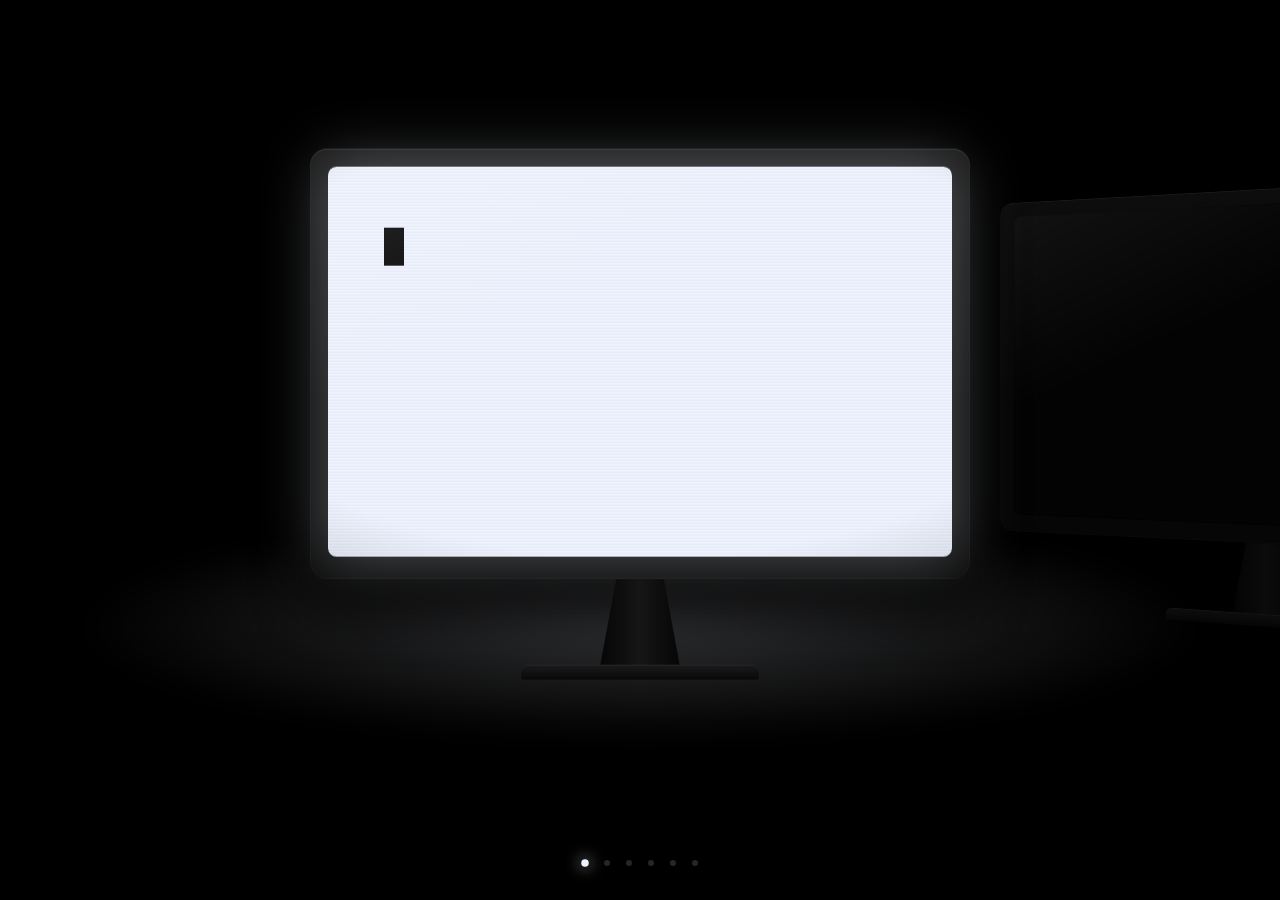
==== index.html @ d738d354 "Improve mobile layouts and add meeting purpose" ====
<!doctype html>
<html lang="en">
<head>
  <meta charset="utf-8">
  <meta name="viewport" content="width=device-width, initial-scale=1, viewport-fit=cover">
  <meta name="theme-color" content="#000000">
  <meta name="description" content="Minneapolis AI consultant Prince Saah helps businesses turn ideas into practical tools, from hiring workflows to operations and customer experiences.">
  <meta property="og:title" content="Prince Saah | AI Consulting and Digital Solutions in Minneapolis">
  <meta property="og:description" content="Minneapolis AI consultant Prince Saah helps businesses turn ideas into practical tools, from hiring workflows to operations and customer experiences.">
  <meta property="og:type" content="website">
  <meta property="og:url" content="https://createwithprince.com/">
  <link rel="canonical" href="https://createwithprince.com/">
  <title>Prince Saah | AI Consulting and Digital Solutions in Minneapolis</title>
  <link rel="preconnect" href="https://fonts.googleapis.com"><link rel="preconnect" href="https://fonts.gstatic.com" crossorigin>
  <link href="https://fonts.googleapis.com/css2?family=DM+Sans:opsz,wght@9..40,400;9..40,500;9..40,600&family=Space+Mono:wght@400;700&display=swap" rel="stylesheet">
  <link rel="stylesheet" href="styles.css?v=20261124-mobile">
  <link rel="stylesheet" href="previews.css">
  <script src="project-data.js" defer></script>
  <script src="script.js" defer></script>
</head>
<body>
  <h1 class="sr-only">Prince Saah: AI consulting and digital solutions in Minneapolis. Each computer shows a problem. Select it to step inside the solution. Use the arrow keys to move between computers.</h1>

  <main class="void" aria-label="Problems"></main>
  <nav class="dots" aria-label="Choose a problem"></nav>

  <div class="portal" role="dialog" aria-modal="true" aria-labelledby="sol-title">
    <div class="sol" tabindex="-1"></div>
    <button class="close" type="button" aria-label="Step back out"><span aria-hidden="true"></span></button>
  </div>


  <noscript>
    <style>.void,.dots,.portal{display:none}.ns{color:#fff;font:16px/1.6 sans-serif;padding:40px;max-width:720px;margin:auto}</style>
    <div class="ns">
      <p>What if every hiring manager had an AI talent acquisition partner to make hiring less overwhelming? <b>UMN Talent Workspace</b></p>
      <p>How can a small practice spend less time managing the business? <b>Mwana Therapy</b></p>
      <p>How can people find work that fits who they are? <a href="https://allcattlenobull.github.io/called/">Called</a></p>
      <p>What if a small fund had an AI team to research, decide, and keep investors in the loop? <b>All Cattle No Bull</b></p>
      <p>What if your fantasy football league had a home worthy of its stories? <a href="https://theedge.football/">The Edge</a></p>
      <p><a href="consulting.html">Learn about AI consulting and the work behind these projects</a></p>
      <p><a href="contact.html">Contact Prince Saah</a> or <a href="book.html">book a conversation</a></p>
    </div>
  </noscript>
</body>
</html>
---- styles.css ----
:root {
  --ease: cubic-bezier(.7, 0, .2, 1);
  --w: min(80vw, 660px, 90vh);
  --gap: min(72vw, 760px);
  --tint: #ffffff;
}

* { box-sizing: border-box; margin: 0; }
html, body { height: 100%; background: #000; overflow: hidden; }
body {
  font-family: 'DM Sans', system-ui, sans-serif;
  color: #0a0a0a;
  -webkit-font-smoothing: antialiased;
  -webkit-tap-highlight-color: transparent;
}
button { font: inherit; color: inherit; }
.sr-only { position: absolute; width: 1px; height: 1px; overflow: hidden; clip: rect(0 0 0 0); white-space: nowrap; }

/* ---------- The void ---------- */
.void {
  position: fixed; inset: 0;
  perspective: 1600px; perspective-origin: 50% 42%;
  touch-action: pan-y; user-select: none; -webkit-user-select: none;
  transition: transform .85s var(--ease), opacity .85s var(--ease), filter .85s var(--ease);
}
.void.dive { transform: scale(2.6); opacity: 0; filter: blur(2px); }

/* ---------- A computer ---------- */
.pc {
  position: absolute; left: 50%; top: 46%;
  width: var(--w);
  background: none; border: 0; padding: 0;
  cursor: pointer; outline: none;
  container-type: inline-size;
  transform:
    translate(-50%, -50%)
    translateX(calc(var(--o, 0) * var(--gap)))
    translateZ(calc(var(--a, 0) * -340px))
    rotateY(calc(var(--o, 0) * -30deg));
  opacity: calc(1 - var(--a, 0) * .5);
  transition: transform .9s var(--ease), opacity .9s var(--ease);
}
.void.dragging .pc { transition: none; }

.monitor { display: block; position: relative; transition: transform .6s var(--ease); }
.pc.on:hover .monitor { transform: translateY(-1cqi); }

.bezel {
  display: block; position: relative;
  padding: 2.8cqi 2.8cqi 3.4cqi;
  border-radius: 2.6cqi;
  background: linear-gradient(#191919, #0b0b0b 60%);
  box-shadow:
    inset 0 1px 0 rgba(255,255,255,.09),
    inset 0 0 0 1px rgba(255,255,255,.025),
    0 4cqi 8cqi rgba(0,0,0,.9);
}
.pc:focus-visible .bezel { outline: 1px solid rgba(255,255,255,.45); outline-offset: 2.4cqi; }

.screen {
  display: block; position: relative;
  aspect-ratio: 16 / 10;
  border-radius: 1.3cqi;
  overflow: hidden;
  background: #050505;
  box-shadow: inset 0 0 0 1px #000;
  transition: box-shadow 1.2s ease;
}
.pc.on .screen {
  box-shadow: inset 0 0 0 1px #000, 0 0 9cqi 1cqi color-mix(in srgb, var(--tint) 28%, transparent);
}

/* the light of the screen, which powers on like an old CRT */
.light {
  position: absolute; inset: 0;
  background: var(--tint);
  opacity: 0;
  transform: scale(0, .004);
}
.pc.on .light  { animation: power-on .8s var(--ease) forwards; }
.pc.off .light { animation: power-off .45s ease-in forwards; }
@keyframes power-on {
  0%   { transform: scale(0, .004); opacity: 1; filter: brightness(4); }
  30%  { transform: scale(1, .004); opacity: 1; filter: brightness(3); }
  65%  { transform: scale(1, 1);    opacity: 1; filter: brightness(1.5); }
  72%  { opacity: .82; }
  80%  { opacity: 1; }
  100% { transform: scale(1, 1);    opacity: 1; filter: none; }
}
@keyframes power-off {
  0%   { transform: scale(1, 1);     opacity: 1; filter: none; }
  55%  { transform: scale(1, .004);  opacity: 1; filter: brightness(3); }
  100% { transform: scale(0, .004);  opacity: 0; }
}

/* scanlines + glass */
.screen::before, .screen::after { content: ''; position: absolute; inset: 0; pointer-events: none; z-index: 3; }
.screen::before { background: repeating-linear-gradient(0deg, rgba(0,0,0,.045) 0 1px, transparent 1px 3px); }
.screen::after {
  background:
    radial-gradient(130% 100% at 50% 45%, transparent 55%, rgba(0,0,0,.28)),
    linear-gradient(155deg, rgba(255,255,255,.12), transparent 38%);
}

/* the problem, typed */
.ink {
  position: absolute; inset: 0; z-index: 2;
  padding: 8.5cqi 8cqi;
  font-family: 'Space Mono', ui-monospace, monospace;
  font-size: 5.4cqi; line-height: 1.3; letter-spacing: -.01em;
  text-align: left; color: #0a0a0a;
  opacity: 0;
}
.pc.on .ink { opacity: 1; transition: opacity .2s .55s; }
.caret {
  display: inline-block; width: .56em; height: 1.05em;
  margin-left: .08em; vertical-align: -.17em;
  background: currentColor;
  animation: blink 1.05s steps(1) infinite;
}
@keyframes blink { 50% { opacity: 0; } }

.neck {
  display: block; width: 12cqi; height: 13cqi; margin: 0 auto;
  background: linear-gradient(90deg, #060606, #161616 50%, #060606);
  clip-path: polygon(20% 0, 80% 0, 100% 100%, 0 100%);
}
.foot {
  display: block; width: 36cqi; height: 2.2cqi; margin: 0 auto;
  border-radius: 1.2cqi 1.2cqi .5cqi .5cqi;
  background: linear-gradient(#1c1c1c, #090909);
  box-shadow: inset 0 1px 0 rgba(255,255,255,.06);
}

/* light spilling onto the desk below */
.pool {
  position: absolute; left: 50%; bottom: -9cqi;
  width: 170cqi; height: 34cqi;
  transform: translateX(-50%);
  background: radial-gradient(closest-side, color-mix(in srgb, var(--tint) 20%, transparent), transparent);
  filter: blur(2cqi);
  opacity: 0; pointer-events: none;
  transition: opacity 1.4s ease;
}
.pc.on .pool { opacity: 1; transition-delay: .3s; }

/* ---------- Dots ---------- */
.dots {
  position: fixed; left: 50%; bottom: calc(env(safe-area-inset-bottom) + 34px);
  transform: translateX(-50%);
  display: flex; gap: 16px;
  transition: opacity .5s;
}
.dot {
  position: relative; width: 6px; height: 6px; padding: 0; border: 0;
  border-radius: 50%; background: #262626; cursor: pointer;
  transition: background .6s, box-shadow .6s, transform .6s var(--ease);
}
.dot::before { content: ''; position: absolute; inset: -12px; }
.dot[aria-current="true"] { background: var(--tint); box-shadow: 0 0 12px var(--tint); transform: scale(1.25); }
.dot:focus-visible { outline: 1px solid #fff; outline-offset: 4px; }

/* ---------- Inside the screen ---------- */
.portal {
  position: fixed; z-index: 10;
  display: none; overflow: hidden;
  background: var(--tint);
  transition:
    top .85s var(--ease), left .85s var(--ease),
    width .85s var(--ease), height .85s var(--ease),
    border-radius .85s var(--ease);
}
.portal.show { display: block; }

.sol {
  position: absolute; inset: 0;
  overflow-y: auto; -webkit-overflow-scrolling: touch; overscroll-behavior: contain;
  padding: clamp(96px, 16vh, 170px) clamp(24px, 8vw, 120px) calc(env(safe-area-inset-bottom) + 40px);
  outline: none;
}
.sol > * { width: 100%; max-width: 1040px; margin-left: auto; margin-right: auto; }
.sol > * {
  opacity: 0; transform: translateY(16px);
  transition: opacity .7s var(--ease), transform .9s var(--ease);
  transition-delay: calc(var(--d, 0) * 90ms);
}
.portal.open .sol > * { opacity: 1; transform: none; }

.sol-q {
  font-family: 'Space Mono', monospace;
  font-size: clamp(14px, 1.7vw, 17px); line-height: 1.5;
  color: rgba(0,0,0,.5);
  display: inline;
  background: linear-gradient(currentColor, currentColor) no-repeat 0 55% / 0 1px;
  transition: background-size 1.1s var(--ease) 1.1s;
}
.portal.open .sol-q { background-size: 100% 1px; }
.sol-q-wrap { margin-bottom: clamp(36px, 7vh, 64px); text-align: center; }

.sol-kicker {
  font-family: 'Space Mono', monospace; font-size: 11px; letter-spacing: .14em;
  color: rgba(0,0,0,.55); margin-bottom: 18px;
  display: flex; flex-wrap: wrap; gap: 10px 14px; align-items: center; justify-content: center;
}
.sol-kicker .tag { border: 1px solid rgba(0,0,0,.2); border-radius: 99px; padding: 3px 10px 2px; }

.sol h2 {
  font-size: clamp(46px, 10vw, 112px); font-weight: 600;
  letter-spacing: -.045em; line-height: .94;
  margin-bottom: clamp(28px, 5vh, 44px); text-align: center;
}
.sol > .sol-lead { max-width: 760px; font-size: clamp(19px, 2.4vw, 25px); line-height: 1.42; letter-spacing: -.012em; margin-bottom: 20px; text-align: center; }
.sol > .sol-detail { max-width: 680px; font-size: clamp(16px, 1.8vw, 18px); line-height: 1.6; color: rgba(0,0,0,.62); text-align: center; }

/* the story: the mess, the build, the difference */
.project-story {
  max-width: 760px !important;
  margin-top: clamp(56px, 10vh, 110px);
  text-align: center;
}
.story-why, .story-built {
  font-size: clamp(16px, 1.9vw, 19px); line-height: 1.7;
  color: rgba(0,0,0,.72); max-width: 60ch; margin: 0 auto;
}

.tray {
  position: relative;
  margin: clamp(44px, 8vh, 80px) auto;
  max-width: 560px;
  border-radius: 14px;
  border: 1px solid transparent;
  background: transparent;
  transition: border-color .8s var(--ease) .5s, background .8s var(--ease) .5s, box-shadow .8s var(--ease) .5s;
}
.tray-bar {
  display: flex; align-items: center; gap: 6px;
  padding: 12px 14px;
  border-bottom: 1px solid transparent;
  opacity: 0;
  transition: opacity .6s var(--ease) .7s, border-color .6s var(--ease) .7s;
}
.tray-bar i { width: 9px; height: 9px; border-radius: 50%; background: rgba(0,0,0,.14); }
.tray-bar span {
  flex: 1; margin-right: 33px; text-align: center;
  font: 11px/1 'Space Mono', monospace; color: rgba(0,0,0,.5);
}
.tray-grid {
  display: grid; grid-template-columns: repeat(3, minmax(0, 1fr)); gap: 10px;
  padding: 16px;
}
.scrap {
  display: block; padding: 13px 10px;
  font: 13px/1.25 'Space Mono', monospace; color: #1a1a1a;
  background: #fff;
  border-radius: 3px;
  box-shadow: 0 1px 0 rgba(0,0,0,.06), 0 8px 18px rgba(0,0,0,.09);
  transform: translate(var(--x), var(--y)) rotate(var(--r));
  transition: transform 1s var(--ease), border-radius 1s var(--ease), box-shadow 1s var(--ease), background 1s;
  transition-delay: calc(var(--i) * 70ms);
}
.tray.sorted {
  border-color: rgba(0,0,0,.14);
  background: color-mix(in srgb, #fff 55%, transparent);
  box-shadow: 0 24px 60px rgba(0,0,0,.10);
}
.tray.sorted .tray-bar { opacity: 1; border-color: rgba(0,0,0,.1); }
.tray.sorted .scrap {
  transform: none; border-radius: 9px;
  background: color-mix(in srgb, var(--tint) 60%, #fff);
  box-shadow: inset 0 0 0 1px rgba(0,0,0,.08);
}
@media (max-width: 560px) {
  .tray-grid { grid-template-columns: repeat(2, minmax(0, 1fr)); }
  .scrap { transform: translate(calc(var(--x) * .45), calc(var(--y) * .6)) rotate(var(--r)); }
}

.story-value {
  margin: clamp(64px, 12vh, 120px) auto 0;
  max-width: 30ch;
  min-height: 7.5em;
  font-family: 'Space Mono', monospace;
  font-size: clamp(19px, 2.6vw, 28px); line-height: 1.4; letter-spacing: -.02em;
  color: #0a0a0a; text-align: left;
}
.story-value .caret { display: inline-block; width: .55em; height: 1.05em; margin-left: .06em; vertical-align: -.17em; background: currentColor; animation: blink 1.05s steps(1) infinite; }

.sol-link {
  display: inline-flex; align-items: center; gap: 12px;
  margin-top: 36px; padding: 15px 22px 15px 24px;
  border-radius: 99px; background: #0a0a0a; color: #fff;
  font-size: 15px; font-weight: 500; text-decoration: none;
  transition: transform .4s var(--ease), opacity .7s var(--ease);
}
.sol-link:hover { transform: translateY(-2px); }
.sol-link::after { content: '↗'; font-size: 16px; }

.sol-foot {
  display: flex; justify-content: space-between; gap: 16px;
  margin-top: clamp(80px, 14vh, 140px); padding-top: 20px;
  border-top: 1px solid rgba(0,0,0,.12);
  font-family: 'Space Mono', monospace; font-size: 11px; letter-spacing: .14em;
  color: rgba(0,0,0,.55);
}
.sol-foot a { color: inherit; text-decoration: none; }
.sol-foot a:hover { color: #000; }

.close {
  position: absolute; z-index: 2;
  top: calc(env(safe-area-inset-top) + 20px); right: 20px;
  width: 46px; height: 46px; border-radius: 50%;
  border: 1px solid rgba(0,0,0,.16); background: color-mix(in srgb, var(--tint) 80%, transparent);
  backdrop-filter: blur(8px); -webkit-backdrop-filter: blur(8px);
  cursor: pointer; opacity: 0; pointer-events: none;
  transition: opacity .4s, transform .5s var(--ease);
}
.portal.open .close { opacity: 1; pointer-events: auto; }
.close:hover { transform: rotate(90deg); }
.close span, .close span::before { position: absolute; left: 50%; top: 50%; width: 16px; height: 1.5px; background: #0a0a0a; }
.close span { transform: translate(-50%, -50%) rotate(45deg); }
.close span::before { content: ''; transform: translate(-50%, -50%) rotate(90deg); }
.close:focus-visible { outline: 2px solid #000; outline-offset: 3px; }

@media (prefers-reduced-motion: reduce) {
  *, *::before, *::after { animation-duration: .01ms !important; transition-duration: .01ms !important; transition-delay: 0s !important; }
}

@supports (height: 100dvh) {
  :root { --w: min(80vw, 660px, 90dvh); }
  .portal.open { height: 100dvh !important; }
}
@media (pointer: coarse), (max-width: 800px) {
  .dots { bottom: calc(env(safe-area-inset-bottom) + 15px); gap: 0; }
  .dot { width: 44px; height: 44px; background: transparent; }
  .dot::before { inset: auto; left: 50%; top: 50%; width: 6px; height: 6px; border-radius: 50%; background: #626262; transform: translate(-50%,-50%); }
  .dot[aria-current="true"] { background: transparent; box-shadow: none; transform: none; }
  .dot[aria-current="true"]::before { background: var(--tint); box-shadow: 0 0 12px var(--tint); transform: translate(-50%,-50%) scale(1.25); }
}
@media (max-width: 480px) {
  .sol h2 { font-size: clamp(38px, 11vw, 50px); overflow-wrap: anywhere; }
  .sol-foot { flex-wrap: wrap; line-height: 1.7; }
  .sol-link { min-height: 48px; max-width: 100%; }
}
---- previews.css ----
.real-views{margin-top:clamp(48px,8vh,80px)}
.real-views-kicker{font:700 11px/1.5 'Space Mono',monospace;letter-spacing:.13em;color:rgba(0,0,0,.56);margin:0 0 10px}
.real-views-note{font-size:15px;line-height:1.6;color:rgba(0,0,0,.62);margin:0 0 24px}
.project-screen{margin:0 0 28px;border:1px solid rgba(0,0,0,.17);border-radius:10px;overflow:hidden;background:#fff;box-shadow:0 16px 40px rgba(0,0,0,.1)}
.project-screen a{display:block;background:#eee}
.project-screen img{display:block;width:100%;height:auto}
.project-screen figcaption{display:flex;justify-content:space-between;gap:12px;padding:15px 18px;color:#1c2220;font-size:14px;line-height:1.4;font-weight:600}
.project-screen figcaption span{font-size:16px}
.real-view{background:#fff;border:1px solid rgba(0,0,0,.17);border-radius:10px;overflow:hidden;box-shadow:0 16px 40px rgba(0,0,0,.1);margin:0 0 24px}
.real-view-heading{display:flex;align-items:center;justify-content:space-between;gap:15px;padding:15px 18px;color:#1c2220;font-size:14px;border-bottom:1px solid #e5e5e5}
.real-view-heading a{color:inherit;font-weight:600;font-size:12px;text-decoration:underline;text-underline-offset:3px;white-space:nowrap}
.real-view iframe{display:block;width:100%;height:490px;border:0;background:#fff}
@media(max-width:600px){.real-view-heading{padding:13px}.real-view iframe{height:420px}.real-views-note{font-size:14px}}
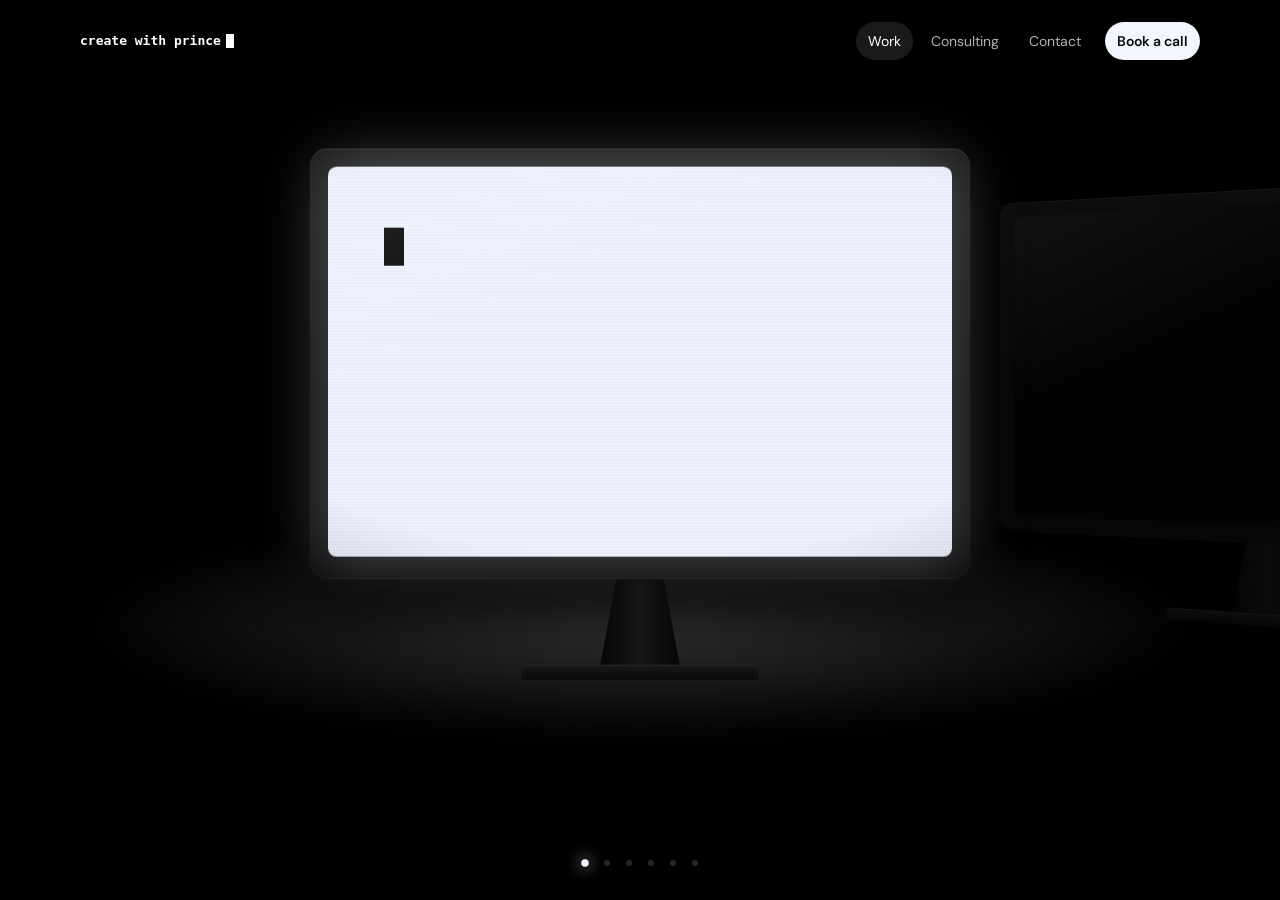
==== commit ba5305bd: "Put the site menu on the home page Work, Consulting, Contact and Book a call are now reachable from " ====
--- a/index.html
+++ b/index.html
@@ -13,13 +13,27 @@
   <title>Prince Saah | AI Consulting and Digital Solutions in Minneapolis</title>
   <link rel="preconnect" href="https://fonts.googleapis.com"><link rel="preconnect" href="https://fonts.gstatic.com" crossorigin>
   <link href="https://fonts.googleapis.com/css2?family=DM+Sans:opsz,wght@9..40,400;9..40,500;9..40,600&family=Space+Mono:wght@400;700&display=swap" rel="stylesheet">
-  <link rel="stylesheet" href="styles.css?v=20261124-mobile">
+  <link rel="stylesheet" href="styles.css?v=20261125-nav">
   <link rel="stylesheet" href="previews.css">
   <script src="project-data.js" defer></script>
   <script src="script.js" defer></script>
+  <script src="site.js?v=20261125" defer></script>
 </head>
 <body>
   <h1 class="sr-only">Prince Saah: AI consulting and digital solutions in Minneapolis. Each computer shows a problem. Select it to step inside the solution. Use the arrow keys to move between computers.</h1>
+
+<header class="site-head">
+    <div class="wrap">
+      <a class="mark" href="./" aria-current="page">create with prince</a>
+      <button class="menu-btn" type="button" aria-label="Menu" aria-expanded="false" aria-controls="site-nav"><span></span></button>
+      <nav class="nav" id="site-nav" aria-label="Main">
+        <a href="./" aria-current="page">Work</a>
+        <a href="consulting.html">Consulting</a>
+        <a href="contact.html">Contact</a>
+        <a class="cta" href="book.html">Book a call</a>
+      </nav>
+    </div>
+  </header>
 
   <main class="void" aria-label="Problems"></main>
   <nav class="dots" aria-label="Choose a problem"></nav>
--- a/styles.css
+++ b/styles.css
@@ -298,10 +298,14 @@
   display: flex; justify-content: space-between; gap: 16px;
   margin-top: clamp(80px, 14vh, 140px); padding-top: 20px;
   border-top: 1px solid rgba(0,0,0,.12);
-  font-family: 'Space Mono', monospace; font-size: 11px; letter-spacing: .14em;
+  font-family: 'Space Mono', monospace; font-size: 13px; letter-spacing: 0;
   color: rgba(0,0,0,.55);
 }
+.sol-foot nav { display: flex; flex-wrap: wrap; gap: 8px 22px; }
 .sol-foot a { color: inherit; text-decoration: none; }
+.sol-actions { display: flex; flex-wrap: wrap; justify-content: center; gap: 12px; }
+.sol-actions .sol-link { margin-top: 14px; }
+.sol-link.ghost { background: transparent; color: #0a0a0a; box-shadow: inset 0 0 0 1px rgba(0,0,0,.25); }
 .sol-foot a:hover { color: #000; }
 
 .close {
@@ -340,3 +344,30 @@
   .sol-foot { flex-wrap: wrap; line-height: 1.7; }
   .sol-link { min-height: 48px; max-width: 100%; }
 }
+
+/* ---------- Site menu (same as the other pages, see site.css) ---------- */
+.site-head { position: fixed; inset: 0 0 auto; z-index: 6; padding-top: env(safe-area-inset-top); color: #fff; font-family: 'DM Sans', system-ui, sans-serif; }
+.site-head .wrap { width: min(1120px, calc(100% - 48px)); margin-inline: auto; display: flex; align-items: center; justify-content: space-between; gap: 20px; padding: 22px 0; }
+.site-head .mark { display: inline-flex; align-items: center; font: 700 13px/1 'Space Mono', ui-monospace, monospace; color: #fff; text-decoration: none; white-space: nowrap; }
+.site-head .mark::after { content: ''; width: .6em; height: 1.1em; margin-left: 5px; background: currentColor; animation: blink 1.05s steps(1) infinite; }
+.site-head .nav { display: flex; align-items: center; gap: 6px; }
+.site-head .nav a { font-size: 14px; text-decoration: none; padding: 10px 12px; border-radius: 99px; color: rgba(255,255,255,.7); transition: color .3s, background .3s; }
+.site-head .nav a:hover { color: #fff; }
+.site-head .nav a[aria-current="page"] { color: #fff; background: rgba(255,255,255,.1); }
+.site-head .nav .cta { background: #f4f6ff; color: #0b0b0b; font-weight: 600; margin-left: 6px; }
+.site-head .nav .cta:hover { color: #0b0b0b; box-shadow: 0 0 24px rgba(244,246,255,.45); }
+.site-head a:focus-visible, .site-head button:focus-visible { outline: 2px solid #fff; outline-offset: 3px; }
+.menu-btn { display: none; }
+@media (max-width: 760px) {
+  .menu-btn { display: grid; place-items: center; width: 44px; height: 44px; margin-right: -10px; border: 0; background: none; color: #fff; cursor: pointer; }
+  .menu-btn span, .menu-btn span::before { display: block; width: 20px; height: 1.5px; background: currentColor; transition: transform .4s var(--ease); }
+  .menu-btn span { position: relative; box-shadow: 0 -6px 0 currentColor; }
+  .menu-btn span::before { content: ''; position: absolute; top: 6px; }
+  .site-head.open .menu-btn span { transform: rotate(45deg); box-shadow: none; }
+  .site-head.open .menu-btn span::before { transform: translateY(-6px) rotate(-90deg); }
+  .site-head .nav { position: fixed; inset: 0; z-index: -1; flex-direction: column; align-items: flex-start; justify-content: center; gap: 4px; padding: 0 28px; background: #000; opacity: 0; pointer-events: none; transition: opacity .35s var(--ease); }
+  .site-head.open .nav { opacity: 1; pointer-events: auto; }
+  .site-head .nav a { font-size: 30px; letter-spacing: -.03em; padding: 8px 0; color: rgba(255,255,255,.6); }
+  .site-head .nav a[aria-current="page"] { background: none; color: #fff; }
+  .site-head .nav .cta { margin: 22px 0 0; padding: 14px 24px; font-size: 18px; }
+}
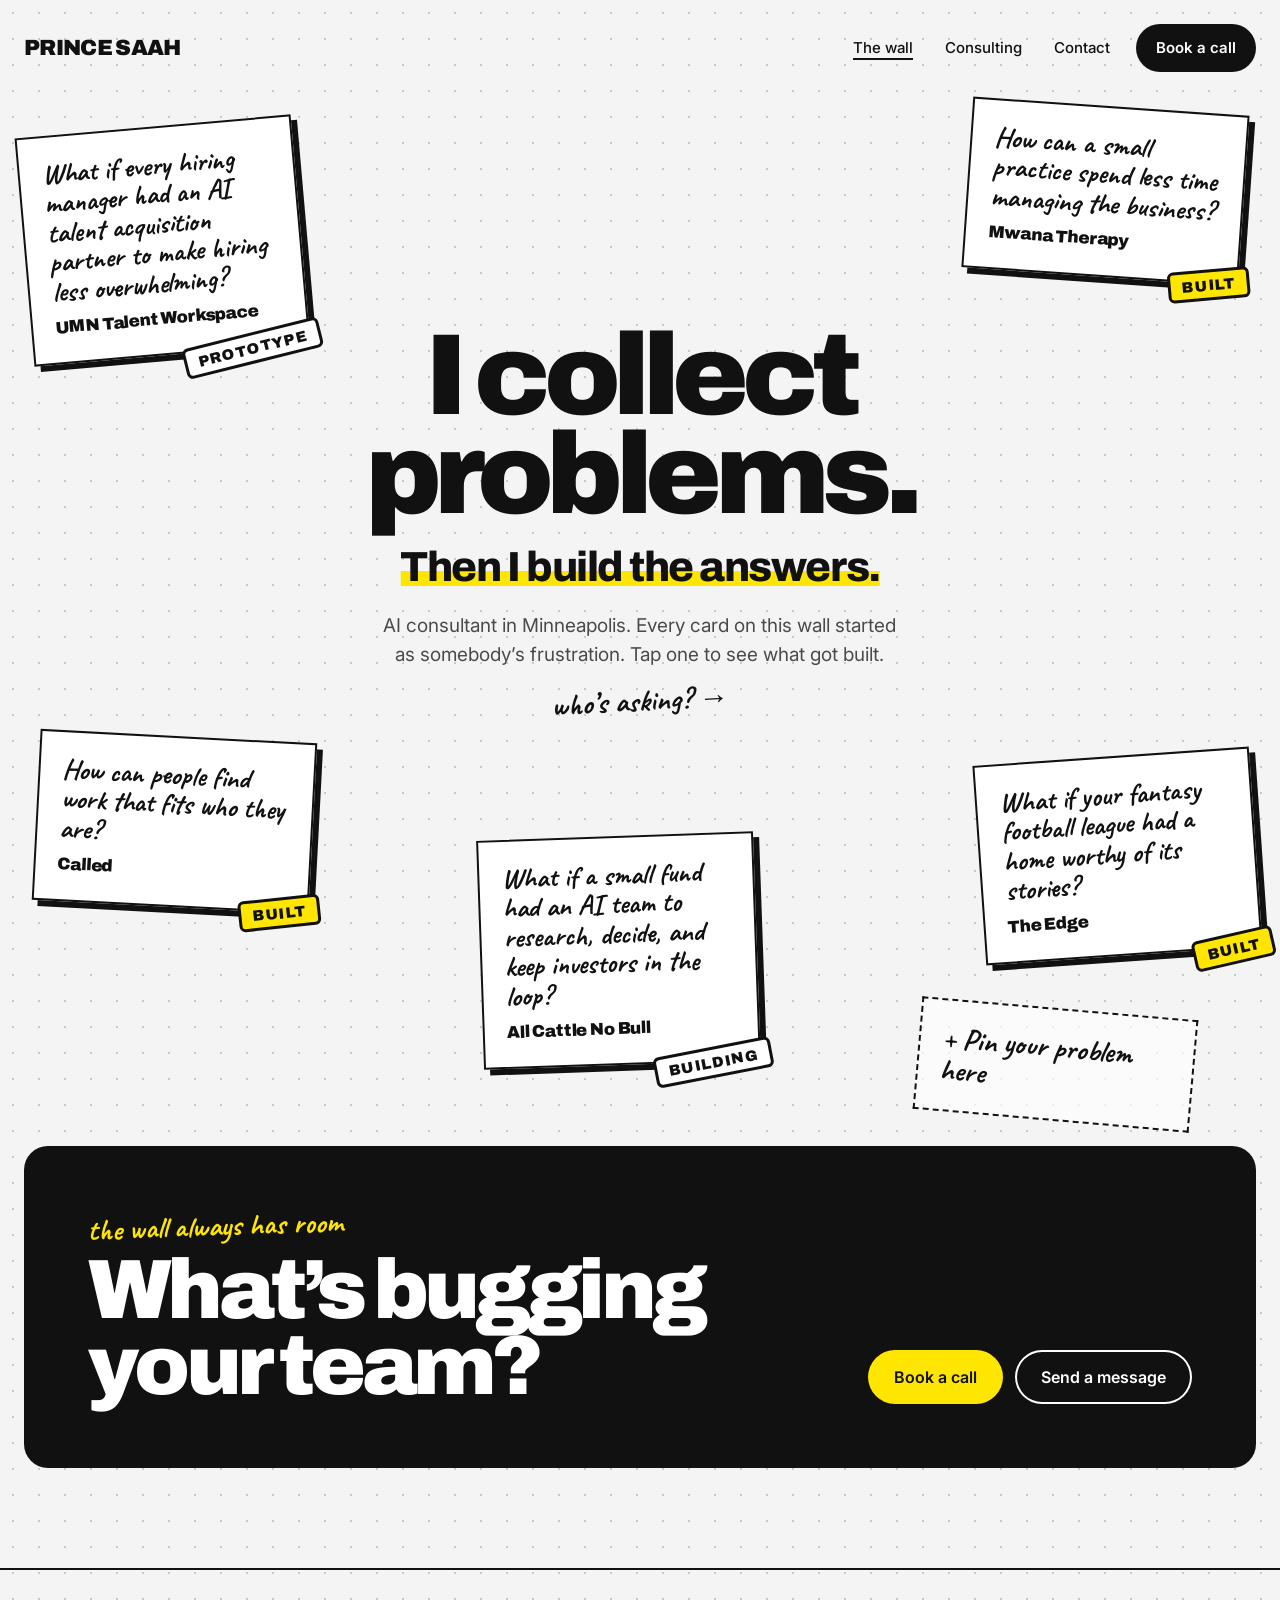
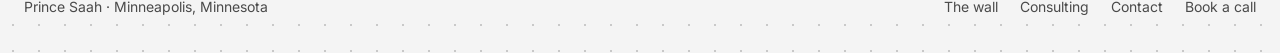
==== commit 4a472870: "Redesign the site as an idea wall Home: problems are cards pinned around 'I collect problems. Then I" ====
--- a/index.html
+++ b/index.html
@@ -3,7 +3,7 @@
 <head>
   <meta charset="utf-8">
   <meta name="viewport" content="width=device-width, initial-scale=1, viewport-fit=cover">
-  <meta name="theme-color" content="#000000">
+  <meta name="theme-color" content="#F4F4F4">
   <meta name="description" content="Minneapolis AI consultant Prince Saah helps businesses turn ideas into practical tools, from hiring workflows to operations and customer experiences.">
   <meta property="og:title" content="Prince Saah | AI Consulting and Digital Solutions in Minneapolis">
   <meta property="og:description" content="Minneapolis AI consultant Prince Saah helps businesses turn ideas into practical tools, from hiring workflows to operations and customer experiences.">
@@ -12,49 +12,73 @@
   <link rel="canonical" href="https://createwithprince.com/">
   <title>Prince Saah | AI Consulting and Digital Solutions in Minneapolis</title>
   <link rel="preconnect" href="https://fonts.googleapis.com"><link rel="preconnect" href="https://fonts.gstatic.com" crossorigin>
-  <link href="https://fonts.googleapis.com/css2?family=DM+Sans:opsz,wght@9..40,400;9..40,500;9..40,600&family=Space+Mono:wght@400;700&display=swap" rel="stylesheet">
-  <link rel="stylesheet" href="styles.css?v=20261125-nav">
-  <link rel="stylesheet" href="previews.css">
+  <link href="https://fonts.googleapis.com/css2?family=Archivo:wght@500;800;900&family=Inter:wght@400;500;600;700&family=Caveat:wght@600;700&display=swap" rel="stylesheet">
+  <link rel="stylesheet" href="site.css?v=20261125-wall">
+  <link rel="stylesheet" href="styles.css?v=20261125-wall">
+  <link rel="stylesheet" href="previews.css?v=20261125-wall">
   <script src="project-data.js" defer></script>
-  <script src="script.js" defer></script>
-  <script src="site.js?v=20261125" defer></script>
+  <script src="site.js?v=20261125-wall" defer></script>
+  <script src="script.js?v=20261125-wall" defer></script>
 </head>
 <body>
-  <h1 class="sr-only">Prince Saah: AI consulting and digital solutions in Minneapolis. Each computer shows a problem. Select it to step inside the solution. Use the arrow keys to move between computers.</h1>
+<header class="site-head">
+  <div class="wrap">
+    <a class="mark" href="./" aria-current="page">PRINCE SAAH</a>
+    <button class="menu-btn" type="button" aria-label="Menu" aria-expanded="false" aria-controls="site-nav"><span></span></button>
+    <nav class="nav" id="site-nav" aria-label="Main">
+      <a href="./" aria-current="page">The wall</a>
+      <a href="consulting.html">Consulting</a>
+      <a href="contact.html">Contact</a>
+      <a class="cta" href="book.html">Book a call</a>
+    </nav>
+  </div>
+</header>
 
-<header class="site-head">
-    <div class="wrap">
-      <a class="mark" href="./" aria-current="page">create with prince</a>
-      <button class="menu-btn" type="button" aria-label="Menu" aria-expanded="false" aria-controls="site-nav"><span></span></button>
-      <nav class="nav" id="site-nav" aria-label="Main">
-        <a href="./" aria-current="page">Work</a>
-        <a href="consulting.html">Consulting</a>
-        <a href="contact.html">Contact</a>
-        <a class="cta" href="book.html">Book a call</a>
-      </nav>
+<main>
+  <section class="wrap wall" aria-labelledby="wall-title">
+    <div class="wall-head">
+      <h1 id="wall-title">I collect problems.</h1>
+      <p class="wall-sub"><span class="hl">Then I build the answers.</span></p>
+      <p class="wall-intro">AI consultant in Minneapolis. Every card on this wall started as somebody’s frustration. Tap one to see what got built.</p>
+      <a class="who note" href="#me">who’s asking? →</a>
     </div>
-  </header>
+    <ul class="ideas" id="ideas" aria-label="Problems and what got built"></ul>
+  </section>
 
-  <main class="void" aria-label="Problems"></main>
-  <nav class="dots" aria-label="Choose a problem"></nav>
+  <section class="cta-band">
+    <div class="wrap cta-box">
+      <div>
+        <p class="note">the wall always has room</p>
+        <h2>What’s bugging your team?</h2>
+      </div>
+      <div class="actions">
+        <a class="button yellow" href="book.html">Book a call</a>
+        <a class="button ghost" href="contact.html">Send a message</a>
+      </div>
+    </div>
+  </section>
+</main>
 
-  <div class="portal" role="dialog" aria-modal="true" aria-labelledby="sol-title">
-    <div class="sol" tabindex="-1"></div>
-    <button class="close" type="button" aria-label="Step back out"><span aria-hidden="true"></span></button>
+<footer class="site-foot">
+  <div class="wrap"><span>Prince Saah · Minneapolis, Minnesota</span><nav aria-label="Footer"><a href="./">The wall</a><a href="consulting.html">Consulting</a><a href="contact.html">Contact</a><a href="book.html">Book a call</a></nav></div>
+</footer>
+
+<div class="sheet" id="sheet" role="dialog" aria-modal="true" aria-labelledby="story-title" hidden>
+  <div class="sheet-scroll" id="sheet-scroll">
+    <article class="story" id="story" tabindex="-1"></article>
   </div>
+  <button class="sheet-close" type="button" aria-label="Back to the wall"><span aria-hidden="true"></span></button>
+</div>
 
-
-  <noscript>
-    <style>.void,.dots,.portal{display:none}.ns{color:#fff;font:16px/1.6 sans-serif;padding:40px;max-width:720px;margin:auto}</style>
-    <div class="ns">
-      <p>What if every hiring manager had an AI talent acquisition partner to make hiring less overwhelming? <b>UMN Talent Workspace</b></p>
-      <p>How can a small practice spend less time managing the business? <b>Mwana Therapy</b></p>
-      <p>How can people find work that fits who they are? <a href="https://allcattlenobull.github.io/called/">Called</a></p>
-      <p>What if a small fund had an AI team to research, decide, and keep investors in the loop? <b>All Cattle No Bull</b></p>
-      <p>What if your fantasy football league had a home worthy of its stories? <a href="https://theedge.football/">The Edge</a></p>
-      <p><a href="consulting.html">Learn about AI consulting and the work behind these projects</a></p>
-      <p><a href="contact.html">Contact Prince Saah</a> or <a href="book.html">book a conversation</a></p>
-    </div>
-  </noscript>
+<noscript>
+  <style>.ideas{display:none}</style>
+  <div class="wrap" style="padding-bottom:40px">
+    <p>What if every hiring manager had an AI talent acquisition partner to make hiring less overwhelming? <b>UMN Talent Workspace</b></p>
+    <p>How can a small practice spend less time managing the business? <a href="https://www.mwanatherapy.com/">Mwana Therapy</a></p>
+    <p>How can people find work that fits who they are? <a href="https://allcattlenobull.github.io/called/">Called</a></p>
+    <p>What if a small fund had an AI team to research, decide, and keep investors in the loop? <a href="https://allcattlenobull.com/">All Cattle No Bull</a></p>
+    <p>What if your fantasy football league had a home worthy of its stories? <a href="https://theedge.football/">The Edge</a></p>
+  </div>
+</noscript>
 </body>
 </html>
--- a/site.css
+++ b/site.css
@@ -0,0 +1,125 @@
+/*
+VOICE   An ideas person's studio: confident, playful, handmade where it counts.
+IDEA    An idea wall: problems pinned up as cards, the solved ones stamped BUILT.
+PICTURE Cards scattered on a dotted wall around one big headline.
+COLOUR  Wall #F4F4F4 with dots, card white, ink #111, one highlighter yellow #FFE600.
+TYPE    Archivo 900 for headlines, Inter for reading, Caveat for handwritten notes.
+LAYOUT  Wall-style hero → content on cards → black call-to-action band → footer.
+*/
+:root {
+  --wall: #F4F4F4; --dot: #C9C9C9; --card: #ffffff; --ink: #111111; --muted: #4A4A4A; --soft: #6B6B6B; --line: #DADADA;
+  --hl: #FFE600;
+  --head: 'Archivo', system-ui, sans-serif;
+  --sans: 'Inter', system-ui, sans-serif;
+  --hand: 'Caveat', 'Segoe Print', cursive;
+  --ease: cubic-bezier(.7, 0, .2, 1);
+  color-scheme: light;
+}
+* { box-sizing: border-box; min-width: 0; }
+html { -webkit-text-size-adjust: 100%; scroll-behavior: smooth; }
+body {
+  margin: 0; color: var(--ink); font: 17px/1.6 var(--sans); -webkit-font-smoothing: antialiased; overflow-x: clip;
+  background-color: var(--wall);
+  background-image: radial-gradient(var(--dot) 1.2px, transparent 1.2px);
+  background-size: 26px 26px;
+}
+h1, h2, h3, p { margin: 0; }
+a { color: inherit; text-underline-offset: .22em; }
+:focus-visible { outline: 3px solid var(--ink); outline-offset: 3px; }
+.sr-only { position: absolute; width: 1px; height: 1px; overflow: hidden; clip: rect(0 0 0 0); white-space: nowrap; }
+.wrap { width: min(1240px, calc(100% - 48px)); margin-inline: auto; }
+.hl { background: linear-gradient(transparent 58%, var(--hl) 58%, var(--hl) 92%, transparent 92%); -webkit-box-decoration-break: clone; box-decoration-break: clone; }
+.note { font: 700 clamp(24px, 2.6vw, 30px)/1.1 var(--hand); }
+
+/* ---------- Header ---------- */
+.site-head { position: relative; z-index: 20; padding-top: env(safe-area-inset-top); }
+.site-head .wrap { display: flex; align-items: center; justify-content: space-between; gap: 20px; padding: 24px 0; }
+.mark { font: 900 22px/1 var(--head); letter-spacing: -.03em; text-decoration: none; white-space: nowrap; }
+.nav { display: flex; align-items: center; gap: 4px; }
+.nav a { font-size: 15px; font-weight: 500; text-decoration: none; padding: 11px 14px; border-radius: 99px; }
+.nav a:hover { background: rgba(0,0,0,.06); }
+.nav a[aria-current="page"] { text-decoration: underline; text-decoration-thickness: 2px; text-underline-offset: .35em; }
+.nav .cta { background: var(--ink); color: #fff; font-weight: 600; margin-left: 8px; padding: 12px 20px; }
+.nav .cta:hover { background: #333; }
+.nav .cta[aria-current="page"] { text-decoration: none; }
+.menu-btn { display: none; }
+@media (max-width: 760px) {
+  .menu-btn { display: grid; place-items: center; width: 44px; height: 44px; margin-right: -10px; border: 0; background: none; color: var(--ink); cursor: pointer; }
+  .menu-btn span, .menu-btn span::before { display: block; width: 22px; height: 2px; background: currentColor; transition: transform .4s var(--ease); }
+  .menu-btn span { position: relative; box-shadow: 0 -7px 0 currentColor; }
+  .menu-btn span::before { content: ''; position: absolute; top: 7px; }
+  .site-head.open .menu-btn span { transform: rotate(45deg); box-shadow: none; }
+  .site-head.open .menu-btn span::before { transform: translateY(-7px) rotate(-90deg); }
+  .nav {
+    position: fixed; inset: 0; z-index: -1; flex-direction: column; align-items: flex-start; justify-content: center; gap: 2px;
+    padding: 0 28px; background: var(--wall);
+    background-image: radial-gradient(var(--dot) 1.2px, transparent 1.2px); background-size: 26px 26px;
+    opacity: 0; pointer-events: none; transition: opacity .3s var(--ease);
+  }
+  .site-head.open .nav { opacity: 1; pointer-events: auto; }
+  .nav a { font: 900 40px/1.1 var(--head); letter-spacing: -.04em; padding: 6px 0; }
+  .nav a:hover { background: none; }
+  .nav .cta { margin: 24px 0 0; padding: 16px 26px; font: 600 18px/1 var(--sans); letter-spacing: 0; }
+}
+
+/* ---------- Page hero (consulting, contact, booking) ---------- */
+.hero { padding: clamp(40px, 7vw, 90px) 0 clamp(56px, 8vw, 100px); }
+.hero .note { transform: rotate(-2deg); display: inline-block; margin-bottom: 14px; }
+.hero h1 { font: 900 clamp(48px, 8.4vw, 116px)/.88 var(--head); letter-spacing: -.06em; max-width: 13ch; text-wrap: balance; }
+.hero-sub { margin-top: 28px; font-size: clamp(18px, 2vw, 21px); line-height: 1.5; color: var(--muted); max-width: 42ch; }
+
+/* ---------- Cards and content ---------- */
+.card { background: var(--card); border: 2px solid var(--ink); box-shadow: 6px 6px 0 var(--ink); }
+.band { padding: clamp(40px, 7vw, 90px) 0; }
+.label { font: 700 13px/1.4 var(--sans); color: var(--soft); margin-bottom: 14px; }
+.title { font: 900 clamp(38px, 5.6vw, 72px)/.92 var(--head); letter-spacing: -.05em; text-wrap: balance; }
+.lede { font-size: clamp(19px, 2.2vw, 22px); line-height: 1.5; max-width: 38ch; }
+.muted { color: var(--muted); }
+.split { display: grid; grid-template-columns: minmax(0, 5fr) minmax(0, 7fr); gap: clamp(36px, 6vw, 96px); align-items: start; }
+@media (max-width: 860px) { .split { grid-template-columns: 1fr; } }
+
+.button {
+  display: inline-flex; align-items: center; justify-content: center; gap: 10px;
+  min-height: 54px; padding: 0 26px; border: 0; border-radius: 99px;
+  background: var(--ink); color: #fff; font: 600 16px/1 var(--sans);
+  text-decoration: none; cursor: pointer; transition: transform .3s var(--ease), background .2s;
+}
+.button:hover { transform: translateY(-2px); }
+.button.ghost { background: transparent; color: var(--ink); box-shadow: inset 0 0 0 2px var(--ink); }
+.button.yellow { background: var(--hl); color: var(--ink); }
+.button:disabled { opacity: .4; cursor: not-allowed; transform: none; }
+
+/* forms */
+.field { display: grid; gap: 8px; }
+.field + .field { margin-top: 20px; }
+.field label, .field > span { font-weight: 600; font-size: 15px; }
+.optional { font-weight: 400; color: var(--soft); }
+input, select, textarea {
+  width: 100%; font: 16px/1.5 var(--sans); color: var(--ink);
+  background: #fff; border: 2px solid var(--ink); border-radius: 10px; padding: 13px 15px;
+}
+input:focus, select:focus, textarea:focus { outline: none; box-shadow: 0 0 0 4px var(--hl); }
+textarea { resize: vertical; min-height: 140px; }
+.trap { position: absolute; left: -10000px; width: 1px; height: 1px; overflow: hidden; }
+.status { min-height: 1.6em; margin: 16px 0 0; font-size: 15px; color: var(--muted); }
+.panel { background: var(--card); border: 2px solid var(--ink); box-shadow: 8px 8px 0 var(--ink); border-radius: 4px; padding: clamp(22px, 4vw, 40px); }
+.aside { margin-top: clamp(36px, 5vw, 56px); display: grid; gap: 8px; justify-items: start; }
+.aside .button { margin-top: 10px; }
+
+/* ---------- Call to action + footer ---------- */
+.cta-band { padding: clamp(20px, 4vw, 40px) 0 clamp(56px, 8vw, 100px); }
+.cta-box { background: var(--ink); color: #fff; border-radius: 24px; padding: clamp(36px, 6vw, 64px); display: flex; flex-wrap: wrap; justify-content: space-between; align-items: flex-end; gap: 28px; }
+.cta-box .note { color: var(--hl); transform: rotate(-2deg); display: inline-block; margin-bottom: 10px; }
+.cta-box h2 { font: 900 clamp(44px, 7vw, 84px)/.9 var(--head); letter-spacing: -.055em; max-width: 11ch; }
+.cta-box .actions { display: flex; flex-wrap: wrap; gap: 12px; }
+.cta-box .button.ghost { color: #fff; box-shadow: inset 0 0 0 2px #fff; }
+.site-foot { border-top: 2px solid var(--ink); }
+.site-foot .wrap { display: flex; flex-wrap: wrap; justify-content: space-between; gap: 12px 28px; padding: 26px 0 calc(env(safe-area-inset-bottom) + 34px); font-size: 14px; color: var(--muted); }
+.site-foot nav { display: flex; flex-wrap: wrap; gap: 6px 22px; }
+.site-foot a { text-decoration: none; }
+.site-foot a:hover { color: var(--ink); text-decoration: underline; }
+
+@media (prefers-reduced-motion: reduce) {
+  *, *::before, *::after { animation-duration: .01ms !important; animation-iteration-count: 1 !important; transition-duration: .01ms !important; }
+  html { scroll-behavior: auto; }
+}
--- a/styles.css
+++ b/styles.css
@@ -1,373 +1,122 @@
-:root {
-  --ease: cubic-bezier(.7, 0, .2, 1);
-  --w: min(80vw, 660px, 90vh);
-  --gap: min(72vw, 760px);
-  --tint: #ffffff;
+/* Home page: the idea wall and the story that opens from each card. Shared look: site.css. */
+
+/* ---------- The wall ---------- */
+.wall { position: relative; padding: clamp(24px, 4vw, 40px) 0 clamp(40px, 6vw, 70px); }
+.wall-head { text-align: center; }
+.wall-head h1 { font: 900 clamp(60px, 9vw, 124px)/.86 var(--head); letter-spacing: -.065em; text-wrap: balance; }
+.wall-sub { margin-top: 20px; font: 800 clamp(26px, 3.4vw, 42px)/1.1 var(--head); letter-spacing: -.035em; }
+.wall-intro { margin: 22px auto 0; font-size: 19px; line-height: 1.5; color: var(--muted); max-width: 44ch; }
+.who { display: inline-block; margin-top: 16px; text-decoration: none; transform: rotate(-3deg); }
+.who:hover { text-decoration: underline; }
+
+.ideas { list-style: none; margin: 0; padding: 0; }
+.idea {
+  position: relative; display: block; width: 100%; text-align: left; cursor: pointer;
+  background: var(--card); color: var(--ink); text-decoration: none;
+  border: 2px solid var(--ink); box-shadow: 6px 6px 0 var(--ink);
+  padding: 22px 22px 24px;
+  transform: rotate(var(--r, 0deg));
+  transition: transform .45s var(--ease), box-shadow .45s var(--ease);
+}
+.idea:hover, .idea:focus-visible { transform: rotate(0deg) translateY(-6px) scale(1.03); box-shadow: 10px 12px 0 var(--ink); z-index: 3; }
+.idea:active { transform: rotate(0deg) scale(.99); box-shadow: 3px 3px 0 var(--ink); }
+.idea .q { display: block; font: 700 28px/1.05 var(--hand); }
+.idea .t { display: block; margin-top: 12px; font: 900 17px/1.2 var(--head); letter-spacing: -.01em; }
+.stamp {
+  position: absolute; right: -14px; bottom: -18px; z-index: 1;
+  border: 3px solid var(--ink); border-radius: 6px; padding: 4px 11px 3px;
+  font: 900 15px/1.2 var(--head); letter-spacing: .05em; background: #fff;
+  transform: rotate(-9deg);
+}
+.stamp.built { background: var(--hl); }
+.idea.pin { background: rgba(255,255,255,.65); border-style: dashed; box-shadow: none; }
+.idea.pin .q { font-size: 30px; }
+.idea.lifted { transform: rotate(0deg) scale(1.08); box-shadow: 16px 18px 0 var(--ink); z-index: 4; }
+
+/* Big screens: cards pinned around the headline */
+@media (min-width: 1100px) {
+  .wall { min-height: 1010px; }
+  .wall-head { position: absolute; left: 50%; top: 230px; width: min(760px, 58%); transform: translateX(-50%); z-index: 2; }
+  .ideas li { position: absolute; width: clamp(230px, 22.5%, 290px); top: var(--top); }
+  .ideas li.more { position: static; width: auto; }
+}
+/* Phones and tablets: headline first, then the cards in a loose stack */
+@media (max-width: 1099px) {
+  .wall-head { margin-bottom: 48px; }
+  .ideas { display: grid; grid-template-columns: repeat(2, minmax(0, 1fr)); gap: 34px 26px; padding: 0 8px; }
+  .ideas li { position: static !important; }
+}
+@media (max-width: 640px) {
+  .wall-head { text-align: left; }
+  .wall-intro { margin-left: 0; }
+  .ideas { grid-template-columns: 1fr; gap: 30px; padding: 0 6px 0 0; }
+  .idea .q { font-size: 27px; }
 }
 
-* { box-sizing: border-box; margin: 0; }
-html, body { height: 100%; background: #000; overflow: hidden; }
-body {
-  font-family: 'DM Sans', system-ui, sans-serif;
-  color: #0a0a0a;
-  -webkit-font-smoothing: antialiased;
-  -webkit-tap-highlight-color: transparent;
+/* ---------- The story sheet ---------- */
+.sheet { position: fixed; inset: 0; z-index: 50; }
+.sheet[hidden] { display: none; }
+.sheet::before { content: ''; position: absolute; inset: 0; background: rgba(17,17,17,.55); opacity: 0; transition: opacity .4s var(--ease); }
+.sheet.open::before { opacity: 1; }
+.sheet-scroll { position: absolute; inset: 0; overflow-y: auto; overscroll-behavior: contain; -webkit-overflow-scrolling: touch; padding: clamp(16px, 5vh, 56px) 14px; }
+.story {
+  position: relative; width: min(900px, 100%); margin: 0 auto; outline: none;
+  background: #fff; border: 2px solid var(--ink); box-shadow: 12px 12px 0 var(--ink);
+  padding: clamp(28px, 6vw, 72px) clamp(22px, 6vw, 72px) clamp(32px, 5vw, 56px);
+  transform: translateY(60px) rotate(-2.5deg) scale(.96); opacity: 0;
+  transition: transform .55s var(--ease), opacity .35s var(--ease);
 }
-button { font: inherit; color: inherit; }
-.sr-only { position: absolute; width: 1px; height: 1px; overflow: hidden; clip: rect(0 0 0 0); white-space: nowrap; }
+.sheet.open .story { transform: none; opacity: 1; }
+.sheet-close {
+  position: fixed; z-index: 2; top: calc(env(safe-area-inset-top) + 16px); right: 16px;
+  width: 52px; height: 52px; border-radius: 50%; border: 2px solid var(--ink); background: var(--hl);
+  box-shadow: 3px 3px 0 var(--ink); cursor: pointer; opacity: 0; transition: opacity .3s, transform .3s var(--ease);
+}
+.sheet.open .sheet-close { opacity: 1; }
+.sheet-close:hover { transform: rotate(90deg); }
+.sheet-close span, .sheet-close span::before { position: absolute; left: 50%; top: 50%; width: 20px; height: 2.5px; background: var(--ink); }
+.sheet-close span { transform: translate(-50%, -50%) rotate(45deg); }
+.sheet-close span::before { content: ''; transform: translate(-50%, -50%) rotate(90deg); }
+body.sheet-on { overflow: hidden; }
 
-/* ---------- The void ---------- */
-.void {
-  position: fixed; inset: 0;
-  perspective: 1600px; perspective-origin: 50% 42%;
-  touch-action: pan-y; user-select: none; -webkit-user-select: none;
-  transition: transform .85s var(--ease), opacity .85s var(--ease), filter .85s var(--ease);
+.story-q { font: 700 clamp(30px, 4vw, 44px)/1.05 var(--hand); max-width: 24ch; }
+.story-meta { display: flex; flex-wrap: wrap; align-items: center; gap: 10px 14px; margin: 34px 0 14px; font-size: 14px; font-weight: 600; color: var(--soft); }
+.story-meta .stamp { position: static; transform: rotate(-4deg); font-size: 13px; }
+.story h2 { font: 900 clamp(46px, 8vw, 96px)/.9 var(--head); letter-spacing: -.055em; text-wrap: balance; }
+.story-lead { margin-top: 26px; font-size: clamp(19px, 2.3vw, 23px); line-height: 1.45; max-width: 40ch; }
+.story-why, .story-built { margin-top: 40px; font-size: 17px; line-height: 1.7; color: var(--muted); max-width: 62ch; }
+
+/* scraps of the problem snap into one place */
+.tray { position: relative; margin: 44px 0 4px; max-width: 600px; border: 2px dashed transparent; border-radius: 8px; transition: border-color .6s var(--ease) .5s, background .6s var(--ease) .5s; }
+.tray-bar { display: flex; align-items: center; gap: 6px; padding: 12px 14px; opacity: 0; transition: opacity .5s var(--ease) .7s; }
+.tray-bar i { width: 10px; height: 10px; border-radius: 50%; border: 2px solid var(--ink); }
+.tray-bar span { margin-left: 8px; font: 900 14px/1 var(--head); }
+.tray-grid { display: grid; grid-template-columns: repeat(3, minmax(0, 1fr)); gap: 10px; padding: 4px 14px 16px; }
+.scrap {
+  display: block; padding: 12px 10px; font: 700 21px/1.05 var(--hand); text-align: center;
+  background: #fff; border: 2px solid var(--ink); box-shadow: 3px 3px 0 var(--ink);
+  transform: translate(var(--x), var(--y)) rotate(var(--r));
+  transition: transform .9s var(--ease), background .6s; transition-delay: calc(var(--i) * 70ms);
 }
-.void.dive { transform: scale(2.6); opacity: 0; filter: blur(2px); }
-
-/* ---------- A computer ---------- */
-.pc {
-  position: absolute; left: 50%; top: 46%;
-  width: var(--w);
-  background: none; border: 0; padding: 0;
-  cursor: pointer; outline: none;
-  container-type: inline-size;
-  transform:
-    translate(-50%, -50%)
-    translateX(calc(var(--o, 0) * var(--gap)))
-    translateZ(calc(var(--a, 0) * -340px))
-    rotateY(calc(var(--o, 0) * -30deg));
-  opacity: calc(1 - var(--a, 0) * .5);
-  transition: transform .9s var(--ease), opacity .9s var(--ease);
-}
-.void.dragging .pc { transition: none; }
-
-.monitor { display: block; position: relative; transition: transform .6s var(--ease); }
-.pc.on:hover .monitor { transform: translateY(-1cqi); }
-
-.bezel {
-  display: block; position: relative;
-  padding: 2.8cqi 2.8cqi 3.4cqi;
-  border-radius: 2.6cqi;
-  background: linear-gradient(#191919, #0b0b0b 60%);
-  box-shadow:
-    inset 0 1px 0 rgba(255,255,255,.09),
-    inset 0 0 0 1px rgba(255,255,255,.025),
-    0 4cqi 8cqi rgba(0,0,0,.9);
-}
-.pc:focus-visible .bezel { outline: 1px solid rgba(255,255,255,.45); outline-offset: 2.4cqi; }
-
-.screen {
-  display: block; position: relative;
-  aspect-ratio: 16 / 10;
-  border-radius: 1.3cqi;
-  overflow: hidden;
-  background: #050505;
-  box-shadow: inset 0 0 0 1px #000;
-  transition: box-shadow 1.2s ease;
-}
-.pc.on .screen {
-  box-shadow: inset 0 0 0 1px #000, 0 0 9cqi 1cqi color-mix(in srgb, var(--tint) 28%, transparent);
+.tray.sorted { border-color: var(--ink); border-style: solid; background: #FAFAFA; }
+.tray.sorted .tray-bar { opacity: 1; }
+.tray.sorted .scrap { transform: none; background: var(--hl); }
+@media (max-width: 560px) {
+  .tray-grid { grid-template-columns: repeat(2, minmax(0, 1fr)); }
+  .scrap { transform: translate(calc(var(--x) * .4), calc(var(--y) * .5)) rotate(var(--r)); }
 }
 
-/* the light of the screen, which powers on like an old CRT */
-.light {
-  position: absolute; inset: 0;
-  background: var(--tint);
-  opacity: 0;
-  transform: scale(0, .004);
+.story-value { margin-top: 48px; font: 800 clamp(24px, 3vw, 34px)/1.2 var(--head); letter-spacing: -.03em; max-width: 30ch; }
+.story-actions { display: flex; flex-wrap: wrap; gap: 12px; margin-top: 40px; }
+.story-next {
+  display: flex; align-items: center; justify-content: space-between; gap: 18px; width: 100%;
+  margin-top: 56px; padding: 22px 24px; border: 2px solid var(--ink); background: var(--wall);
+  font: inherit; color: inherit; text-align: left; cursor: pointer; transition: background .2s;
 }
-.pc.on .light  { animation: power-on .8s var(--ease) forwards; }
-.pc.off .light { animation: power-off .45s ease-in forwards; }
-@keyframes power-on {
-  0%   { transform: scale(0, .004); opacity: 1; filter: brightness(4); }
-  30%  { transform: scale(1, .004); opacity: 1; filter: brightness(3); }
-  65%  { transform: scale(1, 1);    opacity: 1; filter: brightness(1.5); }
-  72%  { opacity: .82; }
-  80%  { opacity: 1; }
-  100% { transform: scale(1, 1);    opacity: 1; filter: none; }
-}
-@keyframes power-off {
-  0%   { transform: scale(1, 1);     opacity: 1; filter: none; }
-  55%  { transform: scale(1, .004);  opacity: 1; filter: brightness(3); }
-  100% { transform: scale(0, .004);  opacity: 0; }
-}
-
-/* scanlines + glass */
-.screen::before, .screen::after { content: ''; position: absolute; inset: 0; pointer-events: none; z-index: 3; }
-.screen::before { background: repeating-linear-gradient(0deg, rgba(0,0,0,.045) 0 1px, transparent 1px 3px); }
-.screen::after {
-  background:
-    radial-gradient(130% 100% at 50% 45%, transparent 55%, rgba(0,0,0,.28)),
-    linear-gradient(155deg, rgba(255,255,255,.12), transparent 38%);
-}
-
-/* the problem, typed */
-.ink {
-  position: absolute; inset: 0; z-index: 2;
-  padding: 8.5cqi 8cqi;
-  font-family: 'Space Mono', ui-monospace, monospace;
-  font-size: 5.4cqi; line-height: 1.3; letter-spacing: -.01em;
-  text-align: left; color: #0a0a0a;
-  opacity: 0;
-}
-.pc.on .ink { opacity: 1; transition: opacity .2s .55s; }
-.caret {
-  display: inline-block; width: .56em; height: 1.05em;
-  margin-left: .08em; vertical-align: -.17em;
-  background: currentColor;
-  animation: blink 1.05s steps(1) infinite;
-}
-@keyframes blink { 50% { opacity: 0; } }
-
-.neck {
-  display: block; width: 12cqi; height: 13cqi; margin: 0 auto;
-  background: linear-gradient(90deg, #060606, #161616 50%, #060606);
-  clip-path: polygon(20% 0, 80% 0, 100% 100%, 0 100%);
-}
-.foot {
-  display: block; width: 36cqi; height: 2.2cqi; margin: 0 auto;
-  border-radius: 1.2cqi 1.2cqi .5cqi .5cqi;
-  background: linear-gradient(#1c1c1c, #090909);
-  box-shadow: inset 0 1px 0 rgba(255,255,255,.06);
-}
-
-/* light spilling onto the desk below */
-.pool {
-  position: absolute; left: 50%; bottom: -9cqi;
-  width: 170cqi; height: 34cqi;
-  transform: translateX(-50%);
-  background: radial-gradient(closest-side, color-mix(in srgb, var(--tint) 20%, transparent), transparent);
-  filter: blur(2cqi);
-  opacity: 0; pointer-events: none;
-  transition: opacity 1.4s ease;
-}
-.pc.on .pool { opacity: 1; transition-delay: .3s; }
-
-/* ---------- Dots ---------- */
-.dots {
-  position: fixed; left: 50%; bottom: calc(env(safe-area-inset-bottom) + 34px);
-  transform: translateX(-50%);
-  display: flex; gap: 16px;
-  transition: opacity .5s;
-}
-.dot {
-  position: relative; width: 6px; height: 6px; padding: 0; border: 0;
-  border-radius: 50%; background: #262626; cursor: pointer;
-  transition: background .6s, box-shadow .6s, transform .6s var(--ease);
-}
-.dot::before { content: ''; position: absolute; inset: -12px; }
-.dot[aria-current="true"] { background: var(--tint); box-shadow: 0 0 12px var(--tint); transform: scale(1.25); }
-.dot:focus-visible { outline: 1px solid #fff; outline-offset: 4px; }
-
-/* ---------- Inside the screen ---------- */
-.portal {
-  position: fixed; z-index: 10;
-  display: none; overflow: hidden;
-  background: var(--tint);
-  transition:
-    top .85s var(--ease), left .85s var(--ease),
-    width .85s var(--ease), height .85s var(--ease),
-    border-radius .85s var(--ease);
-}
-.portal.show { display: block; }
-
-.sol {
-  position: absolute; inset: 0;
-  overflow-y: auto; -webkit-overflow-scrolling: touch; overscroll-behavior: contain;
-  padding: clamp(96px, 16vh, 170px) clamp(24px, 8vw, 120px) calc(env(safe-area-inset-bottom) + 40px);
-  outline: none;
-}
-.sol > * { width: 100%; max-width: 1040px; margin-left: auto; margin-right: auto; }
-.sol > * {
-  opacity: 0; transform: translateY(16px);
-  transition: opacity .7s var(--ease), transform .9s var(--ease);
-  transition-delay: calc(var(--d, 0) * 90ms);
-}
-.portal.open .sol > * { opacity: 1; transform: none; }
-
-.sol-q {
-  font-family: 'Space Mono', monospace;
-  font-size: clamp(14px, 1.7vw, 17px); line-height: 1.5;
-  color: rgba(0,0,0,.5);
-  display: inline;
-  background: linear-gradient(currentColor, currentColor) no-repeat 0 55% / 0 1px;
-  transition: background-size 1.1s var(--ease) 1.1s;
-}
-.portal.open .sol-q { background-size: 100% 1px; }
-.sol-q-wrap { margin-bottom: clamp(36px, 7vh, 64px); text-align: center; }
-
-.sol-kicker {
-  font-family: 'Space Mono', monospace; font-size: 11px; letter-spacing: .14em;
-  color: rgba(0,0,0,.55); margin-bottom: 18px;
-  display: flex; flex-wrap: wrap; gap: 10px 14px; align-items: center; justify-content: center;
-}
-.sol-kicker .tag { border: 1px solid rgba(0,0,0,.2); border-radius: 99px; padding: 3px 10px 2px; }
-
-.sol h2 {
-  font-size: clamp(46px, 10vw, 112px); font-weight: 600;
-  letter-spacing: -.045em; line-height: .94;
-  margin-bottom: clamp(28px, 5vh, 44px); text-align: center;
-}
-.sol > .sol-lead { max-width: 760px; font-size: clamp(19px, 2.4vw, 25px); line-height: 1.42; letter-spacing: -.012em; margin-bottom: 20px; text-align: center; }
-.sol > .sol-detail { max-width: 680px; font-size: clamp(16px, 1.8vw, 18px); line-height: 1.6; color: rgba(0,0,0,.62); text-align: center; }
-
-/* the story: the mess, the build, the difference */
-.project-story {
-  max-width: 760px !important;
-  margin-top: clamp(56px, 10vh, 110px);
-  text-align: center;
-}
-.story-why, .story-built {
-  font-size: clamp(16px, 1.9vw, 19px); line-height: 1.7;
-  color: rgba(0,0,0,.72); max-width: 60ch; margin: 0 auto;
-}
-
-.tray {
-  position: relative;
-  margin: clamp(44px, 8vh, 80px) auto;
-  max-width: 560px;
-  border-radius: 14px;
-  border: 1px solid transparent;
-  background: transparent;
-  transition: border-color .8s var(--ease) .5s, background .8s var(--ease) .5s, box-shadow .8s var(--ease) .5s;
-}
-.tray-bar {
-  display: flex; align-items: center; gap: 6px;
-  padding: 12px 14px;
-  border-bottom: 1px solid transparent;
-  opacity: 0;
-  transition: opacity .6s var(--ease) .7s, border-color .6s var(--ease) .7s;
-}
-.tray-bar i { width: 9px; height: 9px; border-radius: 50%; background: rgba(0,0,0,.14); }
-.tray-bar span {
-  flex: 1; margin-right: 33px; text-align: center;
-  font: 11px/1 'Space Mono', monospace; color: rgba(0,0,0,.5);
-}
-.tray-grid {
-  display: grid; grid-template-columns: repeat(3, minmax(0, 1fr)); gap: 10px;
-  padding: 16px;
-}
-.scrap {
-  display: block; padding: 13px 10px;
-  font: 13px/1.25 'Space Mono', monospace; color: #1a1a1a;
-  background: #fff;
-  border-radius: 3px;
-  box-shadow: 0 1px 0 rgba(0,0,0,.06), 0 8px 18px rgba(0,0,0,.09);
-  transform: translate(var(--x), var(--y)) rotate(var(--r));
-  transition: transform 1s var(--ease), border-radius 1s var(--ease), box-shadow 1s var(--ease), background 1s;
-  transition-delay: calc(var(--i) * 70ms);
-}
-.tray.sorted {
-  border-color: rgba(0,0,0,.14);
-  background: color-mix(in srgb, #fff 55%, transparent);
-  box-shadow: 0 24px 60px rgba(0,0,0,.10);
-}
-.tray.sorted .tray-bar { opacity: 1; border-color: rgba(0,0,0,.1); }
-.tray.sorted .scrap {
-  transform: none; border-radius: 9px;
-  background: color-mix(in srgb, var(--tint) 60%, #fff);
-  box-shadow: inset 0 0 0 1px rgba(0,0,0,.08);
-}
-@media (max-width: 560px) {
-  .tray-grid { grid-template-columns: repeat(2, minmax(0, 1fr)); }
-  .scrap { transform: translate(calc(var(--x) * .45), calc(var(--y) * .6)) rotate(var(--r)); }
-}
-
-.story-value {
-  margin: clamp(64px, 12vh, 120px) auto 0;
-  max-width: 30ch;
-  min-height: 7.5em;
-  font-family: 'Space Mono', monospace;
-  font-size: clamp(19px, 2.6vw, 28px); line-height: 1.4; letter-spacing: -.02em;
-  color: #0a0a0a; text-align: left;
-}
-.story-value .caret { display: inline-block; width: .55em; height: 1.05em; margin-left: .06em; vertical-align: -.17em; background: currentColor; animation: blink 1.05s steps(1) infinite; }
-
-.sol-link {
-  display: inline-flex; align-items: center; gap: 12px;
-  margin-top: 36px; padding: 15px 22px 15px 24px;
-  border-radius: 99px; background: #0a0a0a; color: #fff;
-  font-size: 15px; font-weight: 500; text-decoration: none;
-  transition: transform .4s var(--ease), opacity .7s var(--ease);
-}
-.sol-link:hover { transform: translateY(-2px); }
-.sol-link::after { content: '↗'; font-size: 16px; }
-
-.sol-foot {
-  display: flex; justify-content: space-between; gap: 16px;
-  margin-top: clamp(80px, 14vh, 140px); padding-top: 20px;
-  border-top: 1px solid rgba(0,0,0,.12);
-  font-family: 'Space Mono', monospace; font-size: 13px; letter-spacing: 0;
-  color: rgba(0,0,0,.55);
-}
-.sol-foot nav { display: flex; flex-wrap: wrap; gap: 8px 22px; }
-.sol-foot a { color: inherit; text-decoration: none; }
-.sol-actions { display: flex; flex-wrap: wrap; justify-content: center; gap: 12px; }
-.sol-actions .sol-link { margin-top: 14px; }
-.sol-link.ghost { background: transparent; color: #0a0a0a; box-shadow: inset 0 0 0 1px rgba(0,0,0,.25); }
-.sol-foot a:hover { color: #000; }
-
-.close {
-  position: absolute; z-index: 2;
-  top: calc(env(safe-area-inset-top) + 20px); right: 20px;
-  width: 46px; height: 46px; border-radius: 50%;
-  border: 1px solid rgba(0,0,0,.16); background: color-mix(in srgb, var(--tint) 80%, transparent);
-  backdrop-filter: blur(8px); -webkit-backdrop-filter: blur(8px);
-  cursor: pointer; opacity: 0; pointer-events: none;
-  transition: opacity .4s, transform .5s var(--ease);
-}
-.portal.open .close { opacity: 1; pointer-events: auto; }
-.close:hover { transform: rotate(90deg); }
-.close span, .close span::before { position: absolute; left: 50%; top: 50%; width: 16px; height: 1.5px; background: #0a0a0a; }
-.close span { transform: translate(-50%, -50%) rotate(45deg); }
-.close span::before { content: ''; transform: translate(-50%, -50%) rotate(90deg); }
-.close:focus-visible { outline: 2px solid #000; outline-offset: 3px; }
-
-@media (prefers-reduced-motion: reduce) {
-  *, *::before, *::after { animation-duration: .01ms !important; transition-duration: .01ms !important; transition-delay: 0s !important; }
-}
-
-@supports (height: 100dvh) {
-  :root { --w: min(80vw, 660px, 90dvh); }
-  .portal.open { height: 100dvh !important; }
-}
-@media (pointer: coarse), (max-width: 800px) {
-  .dots { bottom: calc(env(safe-area-inset-bottom) + 15px); gap: 0; }
-  .dot { width: 44px; height: 44px; background: transparent; }
-  .dot::before { inset: auto; left: 50%; top: 50%; width: 6px; height: 6px; border-radius: 50%; background: #626262; transform: translate(-50%,-50%); }
-  .dot[aria-current="true"] { background: transparent; box-shadow: none; transform: none; }
-  .dot[aria-current="true"]::before { background: var(--tint); box-shadow: 0 0 12px var(--tint); transform: translate(-50%,-50%) scale(1.25); }
-}
-@media (max-width: 480px) {
-  .sol h2 { font-size: clamp(38px, 11vw, 50px); overflow-wrap: anywhere; }
-  .sol-foot { flex-wrap: wrap; line-height: 1.7; }
-  .sol-link { min-height: 48px; max-width: 100%; }
-}
-
-/* ---------- Site menu (same as the other pages, see site.css) ---------- */
-.site-head { position: fixed; inset: 0 0 auto; z-index: 6; padding-top: env(safe-area-inset-top); color: #fff; font-family: 'DM Sans', system-ui, sans-serif; }
-.site-head .wrap { width: min(1120px, calc(100% - 48px)); margin-inline: auto; display: flex; align-items: center; justify-content: space-between; gap: 20px; padding: 22px 0; }
-.site-head .mark { display: inline-flex; align-items: center; font: 700 13px/1 'Space Mono', ui-monospace, monospace; color: #fff; text-decoration: none; white-space: nowrap; }
-.site-head .mark::after { content: ''; width: .6em; height: 1.1em; margin-left: 5px; background: currentColor; animation: blink 1.05s steps(1) infinite; }
-.site-head .nav { display: flex; align-items: center; gap: 6px; }
-.site-head .nav a { font-size: 14px; text-decoration: none; padding: 10px 12px; border-radius: 99px; color: rgba(255,255,255,.7); transition: color .3s, background .3s; }
-.site-head .nav a:hover { color: #fff; }
-.site-head .nav a[aria-current="page"] { color: #fff; background: rgba(255,255,255,.1); }
-.site-head .nav .cta { background: #f4f6ff; color: #0b0b0b; font-weight: 600; margin-left: 6px; }
-.site-head .nav .cta:hover { color: #0b0b0b; box-shadow: 0 0 24px rgba(244,246,255,.45); }
-.site-head a:focus-visible, .site-head button:focus-visible { outline: 2px solid #fff; outline-offset: 3px; }
-.menu-btn { display: none; }
-@media (max-width: 760px) {
-  .menu-btn { display: grid; place-items: center; width: 44px; height: 44px; margin-right: -10px; border: 0; background: none; color: #fff; cursor: pointer; }
-  .menu-btn span, .menu-btn span::before { display: block; width: 20px; height: 1.5px; background: currentColor; transition: transform .4s var(--ease); }
-  .menu-btn span { position: relative; box-shadow: 0 -6px 0 currentColor; }
-  .menu-btn span::before { content: ''; position: absolute; top: 6px; }
-  .site-head.open .menu-btn span { transform: rotate(45deg); box-shadow: none; }
-  .site-head.open .menu-btn span::before { transform: translateY(-6px) rotate(-90deg); }
-  .site-head .nav { position: fixed; inset: 0; z-index: -1; flex-direction: column; align-items: flex-start; justify-content: center; gap: 4px; padding: 0 28px; background: #000; opacity: 0; pointer-events: none; transition: opacity .35s var(--ease); }
-  .site-head.open .nav { opacity: 1; pointer-events: auto; }
-  .site-head .nav a { font-size: 30px; letter-spacing: -.03em; padding: 8px 0; color: rgba(255,255,255,.6); }
-  .site-head .nav a[aria-current="page"] { background: none; color: #fff; }
-  .site-head .nav .cta { margin: 22px 0 0; padding: 14px 24px; font-size: 18px; }
-}
+.story-next:hover { background: var(--hl); }
+.story-next small { display: block; font: 700 22px/1 var(--hand); }
+.story-next b { display: block; margin-top: 6px; font: 900 22px/1.1 var(--head); letter-spacing: -.02em; }
+.story-next span[aria-hidden] { font: 900 28px/1 var(--head); }
+.story-foot { display: flex; flex-wrap: wrap; justify-content: space-between; gap: 10px 24px; margin-top: 36px; padding-top: 18px; border-top: 2px solid var(--ink); font-size: 14px; color: var(--muted); }
+.story-foot nav { display: flex; flex-wrap: wrap; gap: 6px 20px; }
+.story-foot a { text-decoration: none; } .story-foot a:hover { color: var(--ink); text-decoration: underline; }
--- a/previews.css
+++ b/previews.css
@@ -1,13 +1,14 @@
-.real-views{margin-top:clamp(48px,8vh,80px)}
-.real-views-kicker{font:700 11px/1.5 'Space Mono',monospace;letter-spacing:.13em;color:rgba(0,0,0,.56);margin:0 0 10px}
-.real-views-note{font-size:15px;line-height:1.6;color:rgba(0,0,0,.62);margin:0 0 24px}
-.project-screen{margin:0 0 28px;border:1px solid rgba(0,0,0,.17);border-radius:10px;overflow:hidden;background:#fff;box-shadow:0 16px 40px rgba(0,0,0,.1)}
+/* Screenshots and live views inside a project story. */
+.real-views{margin-top:clamp(44px,7vh,72px)}
+.real-views-kicker{font:700 22px/1.1 var(--hand);color:var(--ink);margin:0 0 6px;text-transform:lowercase}
+.real-views-note{font-size:15px;line-height:1.6;color:var(--muted);margin:0 0 22px}
+.project-screen{margin:0 0 26px;border:2px solid var(--ink);box-shadow:6px 6px 0 var(--ink);background:#fff}
 .project-screen a{display:block;background:#eee}
 .project-screen img{display:block;width:100%;height:auto}
-.project-screen figcaption{display:flex;justify-content:space-between;gap:12px;padding:15px 18px;color:#1c2220;font-size:14px;line-height:1.4;font-weight:600}
+.project-screen figcaption{display:flex;justify-content:space-between;gap:12px;padding:13px 16px;border-top:2px solid var(--ink);font-size:14px;line-height:1.4;font-weight:600}
 .project-screen figcaption span{font-size:16px}
-.real-view{background:#fff;border:1px solid rgba(0,0,0,.17);border-radius:10px;overflow:hidden;box-shadow:0 16px 40px rgba(0,0,0,.1);margin:0 0 24px}
-.real-view-heading{display:flex;align-items:center;justify-content:space-between;gap:15px;padding:15px 18px;color:#1c2220;font-size:14px;border-bottom:1px solid #e5e5e5}
-.real-view-heading a{color:inherit;font-weight:600;font-size:12px;text-decoration:underline;text-underline-offset:3px;white-space:nowrap}
+.real-view{background:#fff;border:2px solid var(--ink);box-shadow:6px 6px 0 var(--ink);margin:0 0 26px}
+.real-view-heading{display:flex;align-items:center;justify-content:space-between;gap:15px;padding:13px 16px;font-size:14px;border-bottom:2px solid var(--ink)}
+.real-view-heading a{color:inherit;font-weight:600;font-size:13px;text-decoration:underline;text-underline-offset:3px;white-space:nowrap}
 .real-view iframe{display:block;width:100%;height:490px;border:0;background:#fff}
-@media(max-width:600px){.real-view-heading{padding:13px}.real-view iframe{height:420px}.real-views-note{font-size:14px}}
+@media(max-width:600px){.real-view iframe{height:420px}.real-views-note{font-size:14px}}
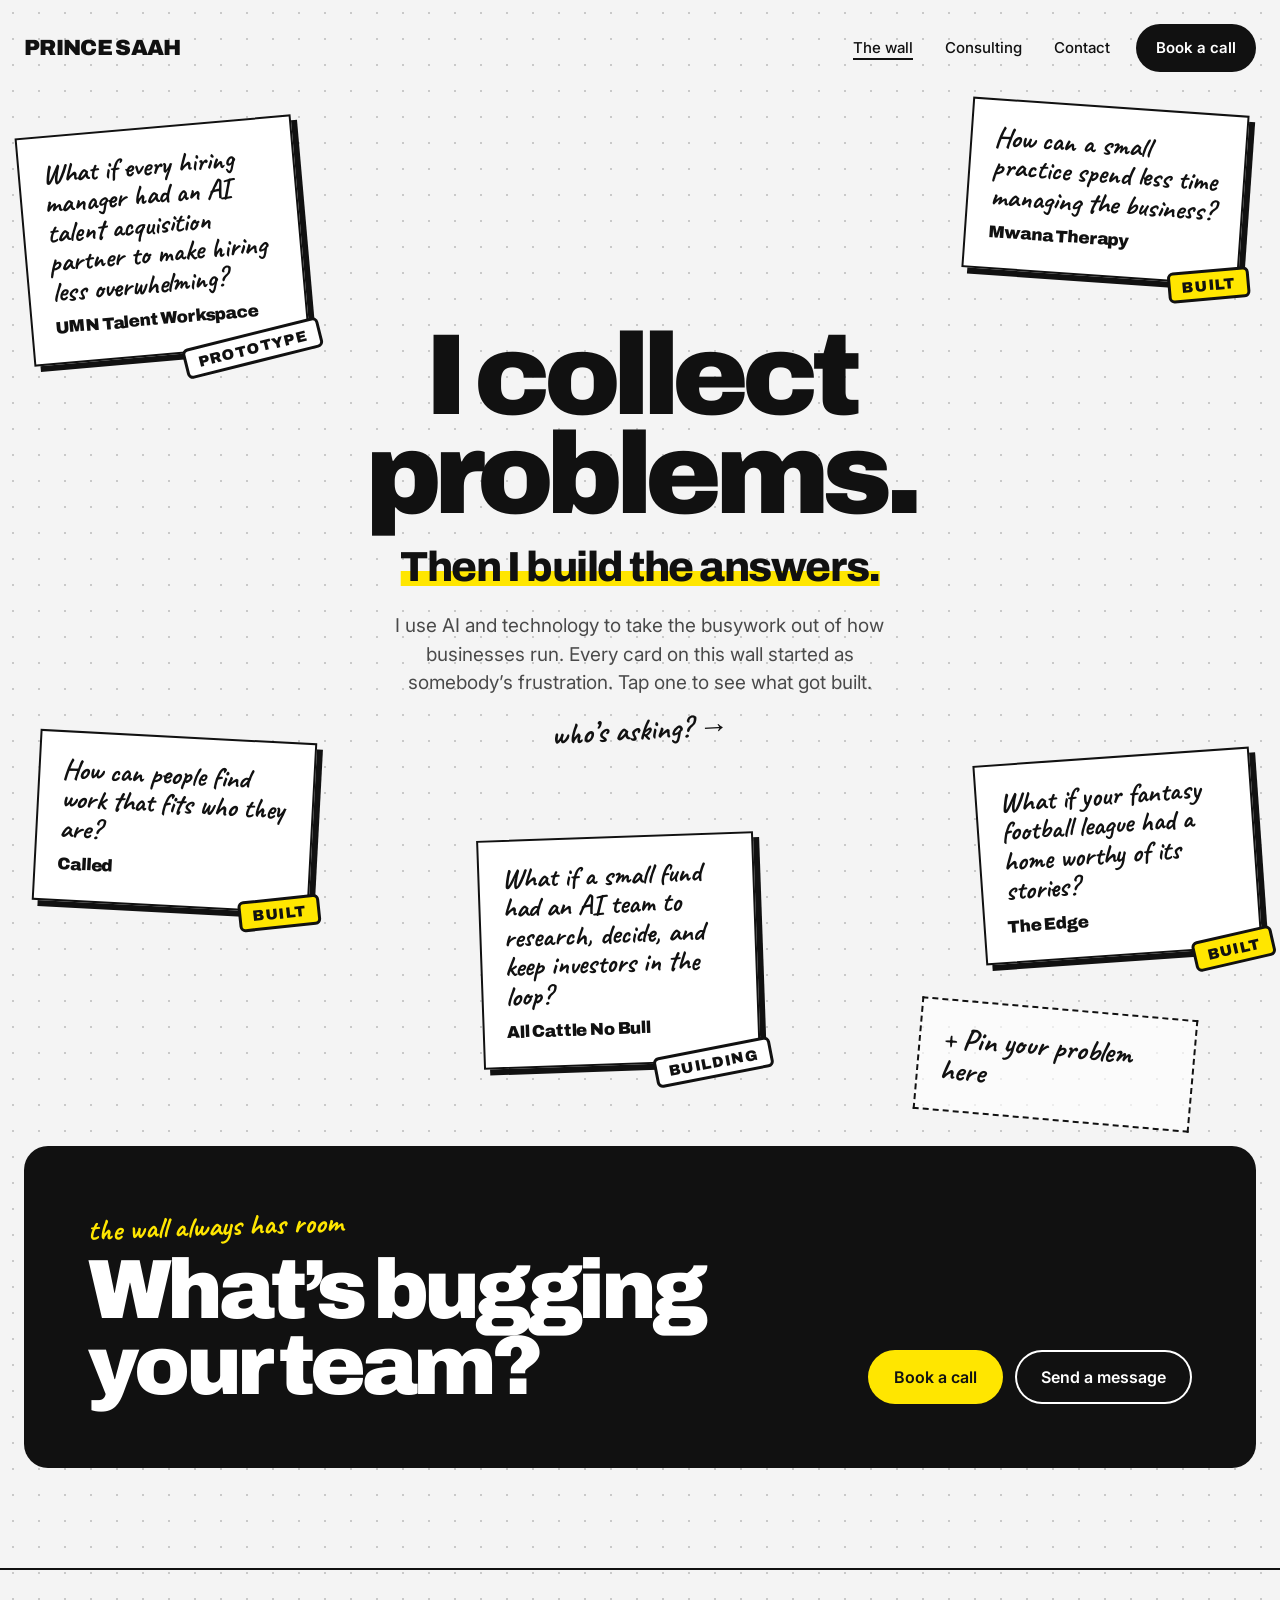
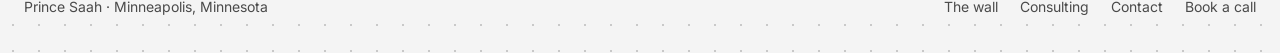
==== commit 1568fdd5: "Workflow-focused positioning, link previews and site icons Copy now describes using AI and technolog" ====
--- a/index.html
+++ b/index.html
@@ -3,22 +3,36 @@
 <head>
   <meta charset="utf-8">
   <meta name="viewport" content="width=device-width, initial-scale=1, viewport-fit=cover">
-  <meta name="theme-color" content="#F4F4F4">
-  <meta name="description" content="Minneapolis AI consultant Prince Saah helps businesses turn ideas into practical tools, from hiring workflows to operations and customer experiences.">
-  <meta property="og:title" content="Prince Saah | AI Consulting and Digital Solutions in Minneapolis">
-  <meta property="og:description" content="Minneapolis AI consultant Prince Saah helps businesses turn ideas into practical tools, from hiring workflows to operations and customer experiences.">
+  <meta name="color-scheme" content="light dark">
+<meta name="theme-color" content="#F4F4F4" media="(prefers-color-scheme: light)">
+<meta name="theme-color" content="#121212" media="(prefers-color-scheme: dark)">
+  <meta name="description" content="Prince Saah uses AI and technology to make business workflows faster, simpler and less manual, from hiring and operations to customer experiences. Minneapolis.">
+  <meta property="og:title" content="Prince Saah | Smarter Business Workflows with AI and Technology">
+  <meta property="og:site_name" content="Create With Prince">
+  <meta property="og:image" content="https://createwithprince.com/og-image.png">
+  <meta property="og:image:width" content="1200">
+  <meta property="og:image:height" content="630">
+  <meta property="og:image:alt" content="Prince Saah: Less busywork. Better workflows. AI and technology for business workflows.">
+  <meta name="twitter:card" content="summary_large_image">
+  <meta name="twitter:image" content="https://createwithprince.com/og-image.png">
+  <link rel="icon" href="/favicon.ico" sizes="48x48">
+  <link rel="icon" type="image/png" sizes="32x32" href="/favicon-32.png">
+  <link rel="apple-touch-icon" href="/apple-touch-icon.png">
+  <link rel="manifest" href="/site.webmanifest">
+  <meta name="apple-mobile-web-app-title" content="Prince Saah">
+  <meta property="og:description" content="Prince Saah uses AI and technology to make business workflows faster, simpler and less manual, from hiring and operations to customer experiences. Minneapolis.">
   <meta property="og:type" content="website">
   <meta property="og:url" content="https://createwithprince.com/">
   <link rel="canonical" href="https://createwithprince.com/">
-  <title>Prince Saah | AI Consulting and Digital Solutions in Minneapolis</title>
+  <title>Prince Saah | Smarter Business Workflows with AI and Technology</title>
   <link rel="preconnect" href="https://fonts.googleapis.com"><link rel="preconnect" href="https://fonts.gstatic.com" crossorigin>
   <link href="https://fonts.googleapis.com/css2?family=Archivo:wght@500;800;900&family=Inter:wght@400;500;600;700&family=Caveat:wght@600;700&display=swap" rel="stylesheet">
-  <link rel="stylesheet" href="site.css?v=20261125-wall">
-  <link rel="stylesheet" href="styles.css?v=20261125-wall">
-  <link rel="stylesheet" href="previews.css?v=20261125-wall">
+  <link rel="stylesheet" href="site.css?v=20261125-dark">
+  <link rel="stylesheet" href="styles.css?v=20261125-dark">
+  <link rel="stylesheet" href="previews.css?v=20261125-dark">
   <script src="project-data.js" defer></script>
   <script src="site.js?v=20261125-wall" defer></script>
-  <script src="script.js?v=20261125-wall" defer></script>
+  <script src="script.js?v=20261125-stories" defer></script>
 </head>
 <body>
 <header class="site-head">
@@ -39,7 +53,7 @@
     <div class="wall-head">
       <h1 id="wall-title">I collect problems.</h1>
       <p class="wall-sub"><span class="hl">Then I build the answers.</span></p>
-      <p class="wall-intro">AI consultant in Minneapolis. Every card on this wall started as somebody’s frustration. Tap one to see what got built.</p>
+      <p class="wall-intro">I use AI and technology to take the busywork out of how businesses run. Every card on this wall started as somebody’s frustration. Tap one to see what got built.</p>
       <a class="who note" href="#me">who’s asking? →</a>
     </div>
     <ul class="ideas" id="ideas" aria-label="Problems and what got built"></ul>
--- a/site.css
+++ b/site.css
@@ -3,17 +3,29 @@
 IDEA    An idea wall: problems pinned up as cards, the solved ones stamped BUILT.
 PICTURE Cards scattered on a dotted wall around one big headline.
 COLOUR  Wall #F4F4F4 with dots, card white, ink #111, one highlighter yellow #FFE600.
+        Dark mode follows the visitor's system setting (no switch): the wall goes
+        near-black, ink goes near-white, yellow stays; text on yellow is always black.
 TYPE    Archivo 900 for headlines, Inter for reading, Caveat for handwritten notes.
 LAYOUT  Wall-style hero → content on cards → black call-to-action band → footer.
 */
 :root {
   --wall: #F4F4F4; --dot: #C9C9C9; --card: #ffffff; --ink: #111111; --muted: #4A4A4A; --soft: #6B6B6B; --line: #DADADA;
-  --hl: #FFE600;
+  --hl: #FFE600; --on-hl: #111111;     /* text on solid yellow, both modes */
+  --on-ink: #ffffff; --ink-hover: #333333; --hover: rgba(0,0,0,.06);
+  --hl-band: var(--hl);                   /* highlighter stroke behind text */
   --head: 'Archivo', system-ui, sans-serif;
   --sans: 'Inter', system-ui, sans-serif;
   --hand: 'Caveat', 'Segoe Print', cursive;
   --ease: cubic-bezier(.7, 0, .2, 1);
-  color-scheme: light;
+  color-scheme: light dark;
+}
+@media (prefers-color-scheme: dark) {
+  :root {
+    --wall: #121212; --dot: #2F2F2F; --card: #1C1C1C; --ink: #F2F2F2; --muted: #C2C2C2; --soft: #9C9C9C; --line: #343434;
+    --on-ink: #111111; --ink-hover: #D6D6D6; --hover: rgba(255,255,255,.08);
+    --hl-band: rgba(255,230,0,.42);
+  }
+  img { filter: brightness(.92); }
 }
 * { box-sizing: border-box; min-width: 0; }
 html { -webkit-text-size-adjust: 100%; scroll-behavior: smooth; }
@@ -28,7 +40,7 @@
 :focus-visible { outline: 3px solid var(--ink); outline-offset: 3px; }
 .sr-only { position: absolute; width: 1px; height: 1px; overflow: hidden; clip: rect(0 0 0 0); white-space: nowrap; }
 .wrap { width: min(1240px, calc(100% - 48px)); margin-inline: auto; }
-.hl { background: linear-gradient(transparent 58%, var(--hl) 58%, var(--hl) 92%, transparent 92%); -webkit-box-decoration-break: clone; box-decoration-break: clone; }
+.hl { background: linear-gradient(transparent 58%, var(--hl-band) 58%, var(--hl-band) 92%, transparent 92%); -webkit-box-decoration-break: clone; box-decoration-break: clone; }
 .note { font: 700 clamp(24px, 2.6vw, 30px)/1.1 var(--hand); }
 
 /* ---------- Header ---------- */
@@ -37,10 +49,10 @@
 .mark { font: 900 22px/1 var(--head); letter-spacing: -.03em; text-decoration: none; white-space: nowrap; }
 .nav { display: flex; align-items: center; gap: 4px; }
 .nav a { font-size: 15px; font-weight: 500; text-decoration: none; padding: 11px 14px; border-radius: 99px; }
-.nav a:hover { background: rgba(0,0,0,.06); }
+.nav a:hover { background: var(--hover); }
 .nav a[aria-current="page"] { text-decoration: underline; text-decoration-thickness: 2px; text-underline-offset: .35em; }
-.nav .cta { background: var(--ink); color: #fff; font-weight: 600; margin-left: 8px; padding: 12px 20px; }
-.nav .cta:hover { background: #333; }
+.nav .cta { background: var(--ink); color: var(--on-ink); font-weight: 600; margin-left: 8px; padding: 12px 20px; }
+.nav .cta:hover { background: var(--ink-hover); }
 .nav .cta[aria-current="page"] { text-decoration: none; }
 .menu-btn { display: none; }
 @media (max-width: 760px) {
@@ -81,12 +93,12 @@
 .button {
   display: inline-flex; align-items: center; justify-content: center; gap: 10px;
   min-height: 54px; padding: 0 26px; border: 0; border-radius: 99px;
-  background: var(--ink); color: #fff; font: 600 16px/1 var(--sans);
+  background: var(--ink); color: var(--on-ink); font: 600 16px/1 var(--sans);
   text-decoration: none; cursor: pointer; transition: transform .3s var(--ease), background .2s;
 }
 .button:hover { transform: translateY(-2px); }
 .button.ghost { background: transparent; color: var(--ink); box-shadow: inset 0 0 0 2px var(--ink); }
-.button.yellow { background: var(--hl); color: var(--ink); }
+.button.yellow { background: var(--hl); color: var(--on-hl); }
 .button:disabled { opacity: .4; cursor: not-allowed; transform: none; }
 
 /* forms */
@@ -96,7 +108,7 @@
 .optional { font-weight: 400; color: var(--soft); }
 input, select, textarea {
   width: 100%; font: 16px/1.5 var(--sans); color: var(--ink);
-  background: #fff; border: 2px solid var(--ink); border-radius: 10px; padding: 13px 15px;
+  background: var(--card); border: 2px solid var(--ink); border-radius: 10px; padding: 13px 15px;
 }
 input:focus, select:focus, textarea:focus { outline: none; box-shadow: 0 0 0 4px var(--hl); }
 textarea { resize: vertical; min-height: 140px; }
@@ -108,11 +120,11 @@
 
 /* ---------- Call to action + footer ---------- */
 .cta-band { padding: clamp(20px, 4vw, 40px) 0 clamp(56px, 8vw, 100px); }
-.cta-box { background: var(--ink); color: #fff; border-radius: 24px; padding: clamp(36px, 6vw, 64px); display: flex; flex-wrap: wrap; justify-content: space-between; align-items: flex-end; gap: 28px; }
+.cta-box { background: var(--ink); color: var(--on-ink); border-radius: 24px; padding: clamp(36px, 6vw, 64px); display: flex; flex-wrap: wrap; justify-content: space-between; align-items: flex-end; gap: 28px; }
 .cta-box .note { color: var(--hl); transform: rotate(-2deg); display: inline-block; margin-bottom: 10px; }
 .cta-box h2 { font: 900 clamp(44px, 7vw, 84px)/.9 var(--head); letter-spacing: -.055em; max-width: 11ch; }
 .cta-box .actions { display: flex; flex-wrap: wrap; gap: 12px; }
-.cta-box .button.ghost { color: #fff; box-shadow: inset 0 0 0 2px #fff; }
+.cta-box .button.ghost { color: var(--on-ink); box-shadow: inset 0 0 0 2px var(--on-ink); }
 .site-foot { border-top: 2px solid var(--ink); }
 .site-foot .wrap { display: flex; flex-wrap: wrap; justify-content: space-between; gap: 12px 28px; padding: 26px 0 calc(env(safe-area-inset-bottom) + 34px); font-size: 14px; color: var(--muted); }
 .site-foot nav { display: flex; flex-wrap: wrap; gap: 6px 22px; }
@@ -123,3 +135,8 @@
   *, *::before, *::after { animation-duration: .01ms !important; animation-iteration-count: 1 !important; transition-duration: .01ms !important; }
   html { scroll-behavior: auto; }
 }
+/* Dark mode component tweaks; kept last so they win over the rules above. */
+@media (prefers-color-scheme: dark) {
+  .cta-box { background: var(--card); color: var(--ink); border: 2px solid var(--ink); box-shadow: 8px 8px 0 var(--hl); }
+  .cta-box .button.ghost { color: var(--ink); box-shadow: inset 0 0 0 2px var(--ink); }
+}
--- a/styles.css
+++ b/styles.css
@@ -25,26 +25,27 @@
 .stamp {
   position: absolute; right: -14px; bottom: -18px; z-index: 1;
   border: 3px solid var(--ink); border-radius: 6px; padding: 4px 11px 3px;
-  font: 900 15px/1.2 var(--head); letter-spacing: .05em; background: #fff;
+  font: 900 15px/1.2 var(--head); letter-spacing: .05em; background: var(--card);
   transform: rotate(-9deg);
 }
-.stamp.built { background: var(--hl); }
-.idea.pin { background: rgba(255,255,255,.65); border-style: dashed; box-shadow: none; }
+.stamp.built { background: var(--hl); color: var(--on-hl); }
+.idea.pin { background: color-mix(in srgb, var(--card) 65%, transparent); border-style: dashed; box-shadow: none; }
 .idea.pin .q { font-size: 30px; }
 .idea.lifted { transform: rotate(0deg) scale(1.08); box-shadow: 16px 18px 0 var(--ink); z-index: 4; }
 
 /* Big screens: cards pinned around the headline */
 @media (min-width: 1100px) {
-  .wall { min-height: 1010px; }
-  .wall-head { position: absolute; left: 50%; top: 230px; width: min(760px, 58%); transform: translateX(-50%); z-index: 2; }
-  .ideas li { position: absolute; width: clamp(230px, 22.5%, 290px); top: var(--top); }
-  .ideas li.more { position: static; width: auto; }
+  .wall:not(.crowded) { min-height: 1010px; }
+  .wall:not(.crowded) .wall-head { position: absolute; left: 50%; top: 230px; width: min(760px, 58%); transform: translateX(-50%); z-index: 2; }
+  .wall:not(.crowded) .ideas li { position: absolute; width: clamp(230px, 22.5%, 290px); top: var(--top); }
+  .wall.crowded .wall-head { margin: 30px auto 70px; max-width: 820px; }
+  .wall.crowded .ideas { display: grid; grid-template-columns: repeat(3, minmax(0, 1fr)); gap: 40px 34px; }
 }
 /* Phones and tablets: headline first, then the cards in a loose stack */
 @media (max-width: 1099px) {
   .wall-head { margin-bottom: 48px; }
   .ideas { display: grid; grid-template-columns: repeat(2, minmax(0, 1fr)); gap: 34px 26px; padding: 0 8px; }
-  .ideas li { position: static !important; }
+  .ideas li { position: static !important; left: auto !important; right: auto !important; }
 }
 @media (max-width: 640px) {
   .wall-head { text-align: left; }
@@ -61,7 +62,7 @@
 .sheet-scroll { position: absolute; inset: 0; overflow-y: auto; overscroll-behavior: contain; -webkit-overflow-scrolling: touch; padding: clamp(16px, 5vh, 56px) 14px; }
 .story {
   position: relative; width: min(900px, 100%); margin: 0 auto; outline: none;
-  background: #fff; border: 2px solid var(--ink); box-shadow: 12px 12px 0 var(--ink);
+  background: var(--card); border: 2px solid var(--ink); box-shadow: 12px 12px 0 var(--ink);
   padding: clamp(28px, 6vw, 72px) clamp(22px, 6vw, 72px) clamp(32px, 5vw, 56px);
   transform: translateY(60px) rotate(-2.5deg) scale(.96); opacity: 0;
   transition: transform .55s var(--ease), opacity .35s var(--ease);
@@ -74,7 +75,7 @@
 }
 .sheet.open .sheet-close { opacity: 1; }
 .sheet-close:hover { transform: rotate(90deg); }
-.sheet-close span, .sheet-close span::before { position: absolute; left: 50%; top: 50%; width: 20px; height: 2.5px; background: var(--ink); }
+.sheet-close span, .sheet-close span::before { position: absolute; left: 50%; top: 50%; width: 20px; height: 2.5px; background: var(--on-hl); }
 .sheet-close span { transform: translate(-50%, -50%) rotate(45deg); }
 .sheet-close span::before { content: ''; transform: translate(-50%, -50%) rotate(90deg); }
 body.sheet-on { overflow: hidden; }
@@ -94,13 +95,13 @@
 .tray-grid { display: grid; grid-template-columns: repeat(3, minmax(0, 1fr)); gap: 10px; padding: 4px 14px 16px; }
 .scrap {
   display: block; padding: 12px 10px; font: 700 21px/1.05 var(--hand); text-align: center;
-  background: #fff; border: 2px solid var(--ink); box-shadow: 3px 3px 0 var(--ink);
+  background: var(--card); border: 2px solid var(--ink); box-shadow: 3px 3px 0 var(--ink);
   transform: translate(var(--x), var(--y)) rotate(var(--r));
   transition: transform .9s var(--ease), background .6s; transition-delay: calc(var(--i) * 70ms);
 }
-.tray.sorted { border-color: var(--ink); border-style: solid; background: #FAFAFA; }
+.tray.sorted { border-color: var(--ink); border-style: solid; background: var(--wall); }
 .tray.sorted .tray-bar { opacity: 1; }
-.tray.sorted .scrap { transform: none; background: var(--hl); }
+.tray.sorted .scrap { transform: none; background: var(--hl); color: var(--on-hl); }
 @media (max-width: 560px) {
   .tray-grid { grid-template-columns: repeat(2, minmax(0, 1fr)); }
   .scrap { transform: translate(calc(var(--x) * .4), calc(var(--y) * .5)) rotate(var(--r)); }
@@ -113,7 +114,7 @@
   margin-top: 56px; padding: 22px 24px; border: 2px solid var(--ink); background: var(--wall);
   font: inherit; color: inherit; text-align: left; cursor: pointer; transition: background .2s;
 }
-.story-next:hover { background: var(--hl); }
+.story-next:hover { background: var(--hl); color: var(--on-hl); }
 .story-next small { display: block; font: 700 22px/1 var(--hand); }
 .story-next b { display: block; margin-top: 6px; font: 900 22px/1.1 var(--head); letter-spacing: -.02em; }
 .story-next span[aria-hidden] { font: 900 28px/1 var(--head); }
--- a/previews.css
+++ b/previews.css
@@ -2,12 +2,12 @@
 .real-views{margin-top:clamp(44px,7vh,72px)}
 .real-views-kicker{font:700 22px/1.1 var(--hand);color:var(--ink);margin:0 0 6px;text-transform:lowercase}
 .real-views-note{font-size:15px;line-height:1.6;color:var(--muted);margin:0 0 22px}
-.project-screen{margin:0 0 26px;border:2px solid var(--ink);box-shadow:6px 6px 0 var(--ink);background:#fff}
-.project-screen a{display:block;background:#eee}
+.project-screen{margin:0 0 26px;border:2px solid var(--ink);box-shadow:6px 6px 0 var(--ink);background:var(--card)}
+.project-screen a{display:block;background:var(--line)}
 .project-screen img{display:block;width:100%;height:auto}
 .project-screen figcaption{display:flex;justify-content:space-between;gap:12px;padding:13px 16px;border-top:2px solid var(--ink);font-size:14px;line-height:1.4;font-weight:600}
 .project-screen figcaption span{font-size:16px}
-.real-view{background:#fff;border:2px solid var(--ink);box-shadow:6px 6px 0 var(--ink);margin:0 0 26px}
+.real-view{background:var(--card);border:2px solid var(--ink);box-shadow:6px 6px 0 var(--ink);margin:0 0 26px}
 .real-view-heading{display:flex;align-items:center;justify-content:space-between;gap:15px;padding:13px 16px;font-size:14px;border-bottom:2px solid var(--ink)}
 .real-view-heading a{color:inherit;font-weight:600;font-size:13px;text-decoration:underline;text-underline-offset:3px;white-space:nowrap}
 .real-view iframe{display:block;width:100%;height:490px;border:0;background:#fff}
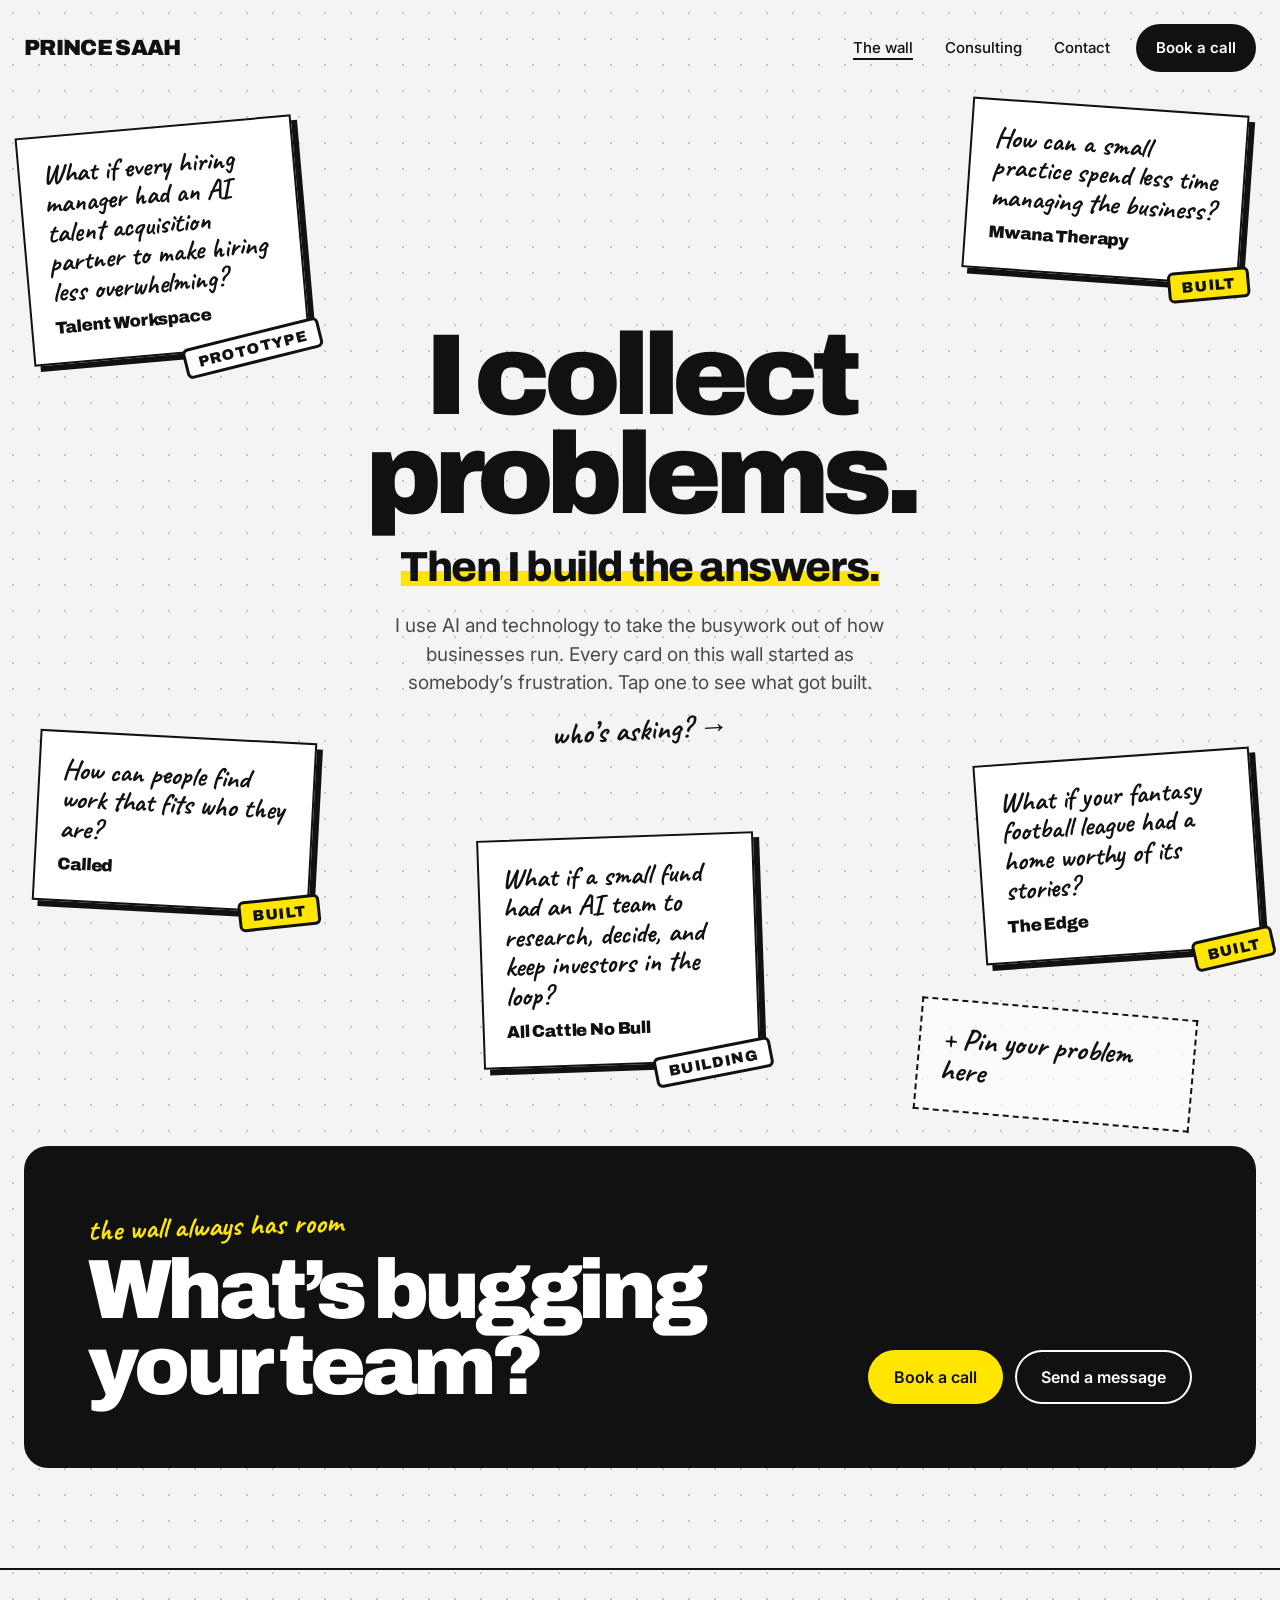
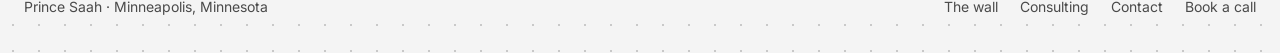
==== commit 5c063b3b: "Remove University of Minnesota references from the hiring project The project is now "Talent Workspa" ====
--- a/index.html
+++ b/index.html
@@ -24,6 +24,9 @@
   <meta property="og:type" content="website">
   <meta property="og:url" content="https://createwithprince.com/">
   <link rel="canonical" href="https://createwithprince.com/">
+  <script type="application/ld+json">
+  {"@context":"https://schema.org","@graph":[{"@type":"WebSite","name":"Create With Prince","url":"https://createwithprince.com/"},{"@type":"Person","name":"Prince Saah","jobTitle":"Business workflow and AI specialist","description":"Uses AI and technology to make business workflows faster, simpler and less manual.","url":"https://createwithprince.com/","image":"https://createwithprince.com/icon-512.png","address":{"@type":"PostalAddress","addressLocality":"Minneapolis","addressRegion":"MN","addressCountry":"US"},"knowsAbout":["Business process improvement","Workflow automation","Artificial intelligence","Software development"]}]}
+  </script>
   <title>Prince Saah | Smarter Business Workflows with AI and Technology</title>
   <link rel="preconnect" href="https://fonts.googleapis.com"><link rel="preconnect" href="https://fonts.gstatic.com" crossorigin>
   <link href="https://fonts.googleapis.com/css2?family=Archivo:wght@500;800;900&family=Inter:wght@400;500;600;700&family=Caveat:wght@600;700&display=swap" rel="stylesheet">
@@ -32,7 +35,7 @@
   <link rel="stylesheet" href="previews.css?v=20261125-dark">
   <script src="project-data.js" defer></script>
   <script src="site.js?v=20261125-wall" defer></script>
-  <script src="script.js?v=20261125-stories" defer></script>
+  <script src="script.js?v=20261125-org" defer></script>
 </head>
 <body>
 <header class="site-head">
@@ -87,7 +90,7 @@
 <noscript>
   <style>.ideas{display:none}</style>
   <div class="wrap" style="padding-bottom:40px">
-    <p>What if every hiring manager had an AI talent acquisition partner to make hiring less overwhelming? <b>UMN Talent Workspace</b></p>
+    <p>What if every hiring manager had an AI talent acquisition partner to make hiring less overwhelming? <b>Talent Workspace</b></p>
     <p>How can a small practice spend less time managing the business? <a href="https://www.mwanatherapy.com/">Mwana Therapy</a></p>
     <p>How can people find work that fits who they are? <a href="https://allcattlenobull.github.io/called/">Called</a></p>
     <p>What if a small fund had an AI team to research, decide, and keep investors in the loop? <a href="https://allcattlenobull.com/">All Cattle No Bull</a></p>
